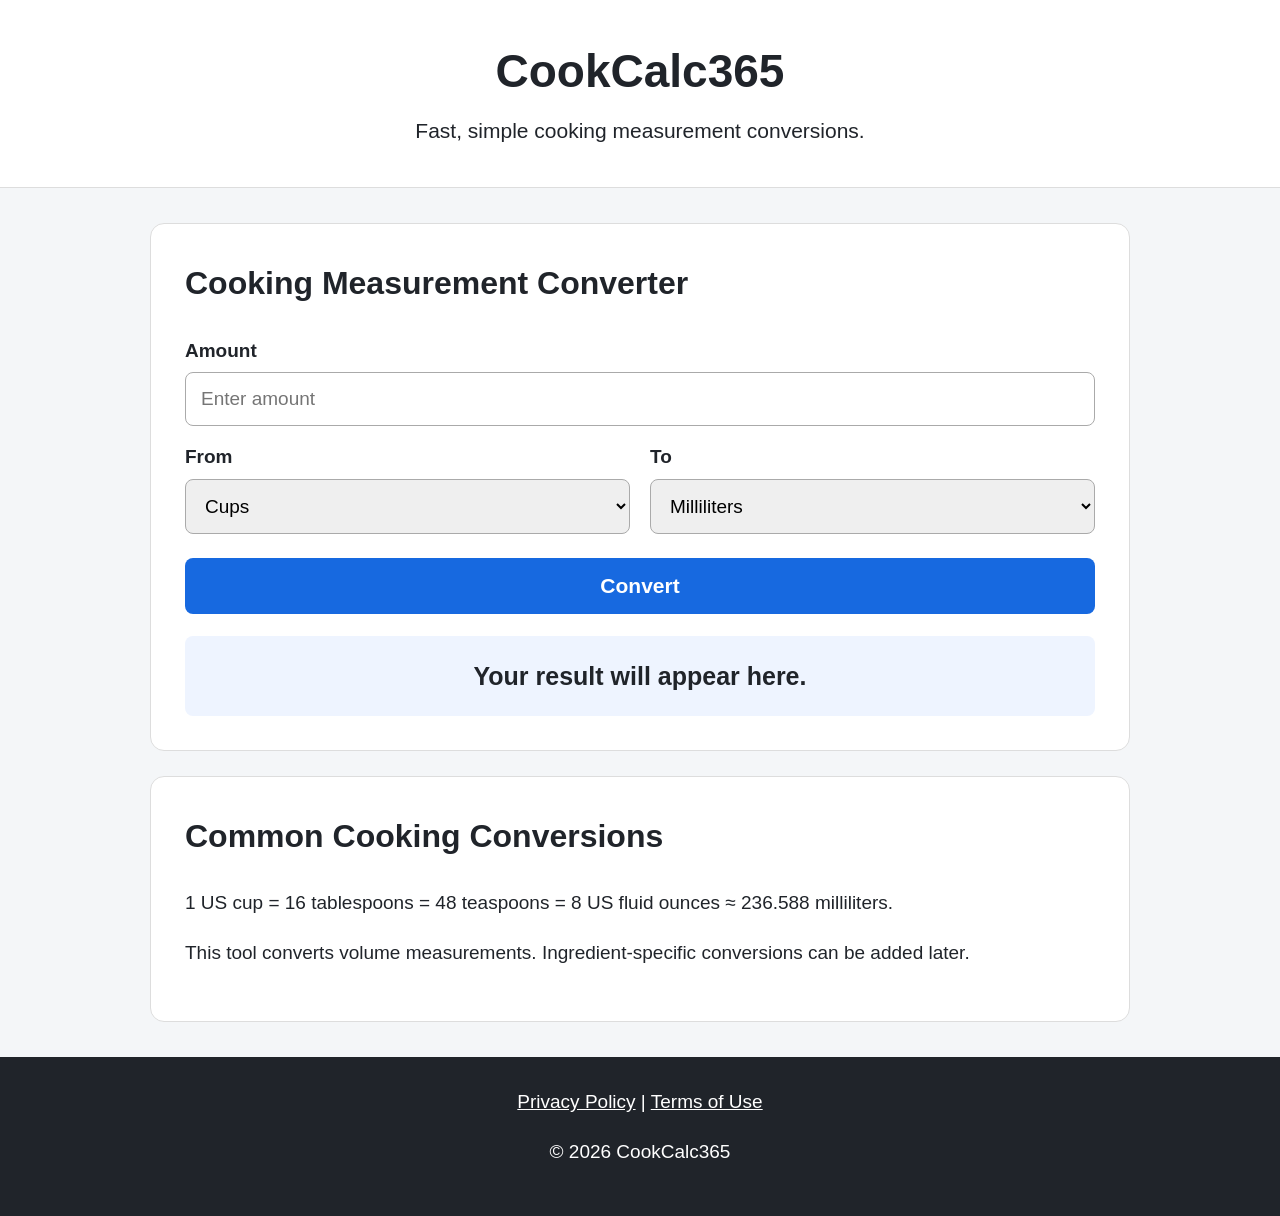
==== index.html @ 8435efee "Add files via upload" ====
<!doctype html><html><head><meta charset="utf-8"><meta name="viewport" content="width=device-width,initial-scale=1"><title>CookCalc365 | Cooking Measurement Converter</title><meta name="description" content="Free cooking converter for cups, tablespoons, teaspoons, fluid ounces, milliliters and liters."><link rel="stylesheet" href="style.css"></head><body><header><h1>CookCalc365</h1><p>Fast, simple cooking measurement conversions.</p></header><main><section><h2>Cooking Measurement Converter</h2><label>Amount</label><input id="amount" type="number" min="0" step="any" placeholder="Enter amount"><div class="row"><div><label>From</label><select id="from"><option value="cup">Cups</option><option value="tbsp">Tablespoons</option><option value="tsp">Teaspoons</option><option value="floz">Fluid Ounces</option><option value="ml">Milliliters</option><option value="liter">Liters</option></select></div><div><label>To</label><select id="to"><option value="ml">Milliliters</option><option value="cup">Cups</option><option value="tbsp">Tablespoons</option><option value="tsp">Teaspoons</option><option value="floz">Fluid Ounces</option><option value="liter">Liters</option></select></div></div><button onclick="convert()">Convert</button><div id="result">Your result will appear here.</div></section><section><h2>Common Cooking Conversions</h2><p>1 US cup = 16 tablespoons = 48 teaspoons = 8 US fluid ounces ≈ 236.588 milliliters.</p><p>This tool converts volume measurements. Ingredient-specific conversions can be added later.</p></section></main><footer><a href="privacy.html">Privacy Policy</a> | <a href="terms.html">Terms of Use</a><p>© 2026 CookCalc365</p></footer><script src="script.js"></script></body></html>
---- style.css ----
*{box-sizing:border-box}body{margin:0;font-family:Arial,sans-serif;background:#f4f6f8;color:#20242a;font-size:19px;line-height:1.6}header{text-align:center;background:#fff;padding:35px 20px;border-bottom:1px solid #ddd}header h1{font-size:46px;margin:0}header p{font-size:21px;margin:5px}main{width:min(94%,980px);margin:35px auto}section{background:#fff;padding:34px;margin-bottom:25px;border:1px solid #ddd;border-radius:14px}h2{font-size:32px;margin-top:0}label{display:block;font-weight:bold;margin:16px 0 6px}input,select{width:100%;padding:15px;font-size:19px;border:1px solid #aaa;border-radius:8px}.row{display:grid;grid-template-columns:1fr 1fr;gap:20px}button{width:100%;margin-top:24px;padding:16px;font-size:21px;font-weight:bold;background:#1769e0;color:#fff;border:0;border-radius:8px}#result{margin-top:22px;padding:20px;background:#eef4ff;border-radius:8px;text-align:center;font-size:25px;font-weight:bold}footer{text-align:center;background:#20242a;color:#fff;padding:30px}footer a{color:#fff}@media(max-width:650px){.row{grid-template-columns:1fr}header h1{font-size:38px}section{padding:24px}}
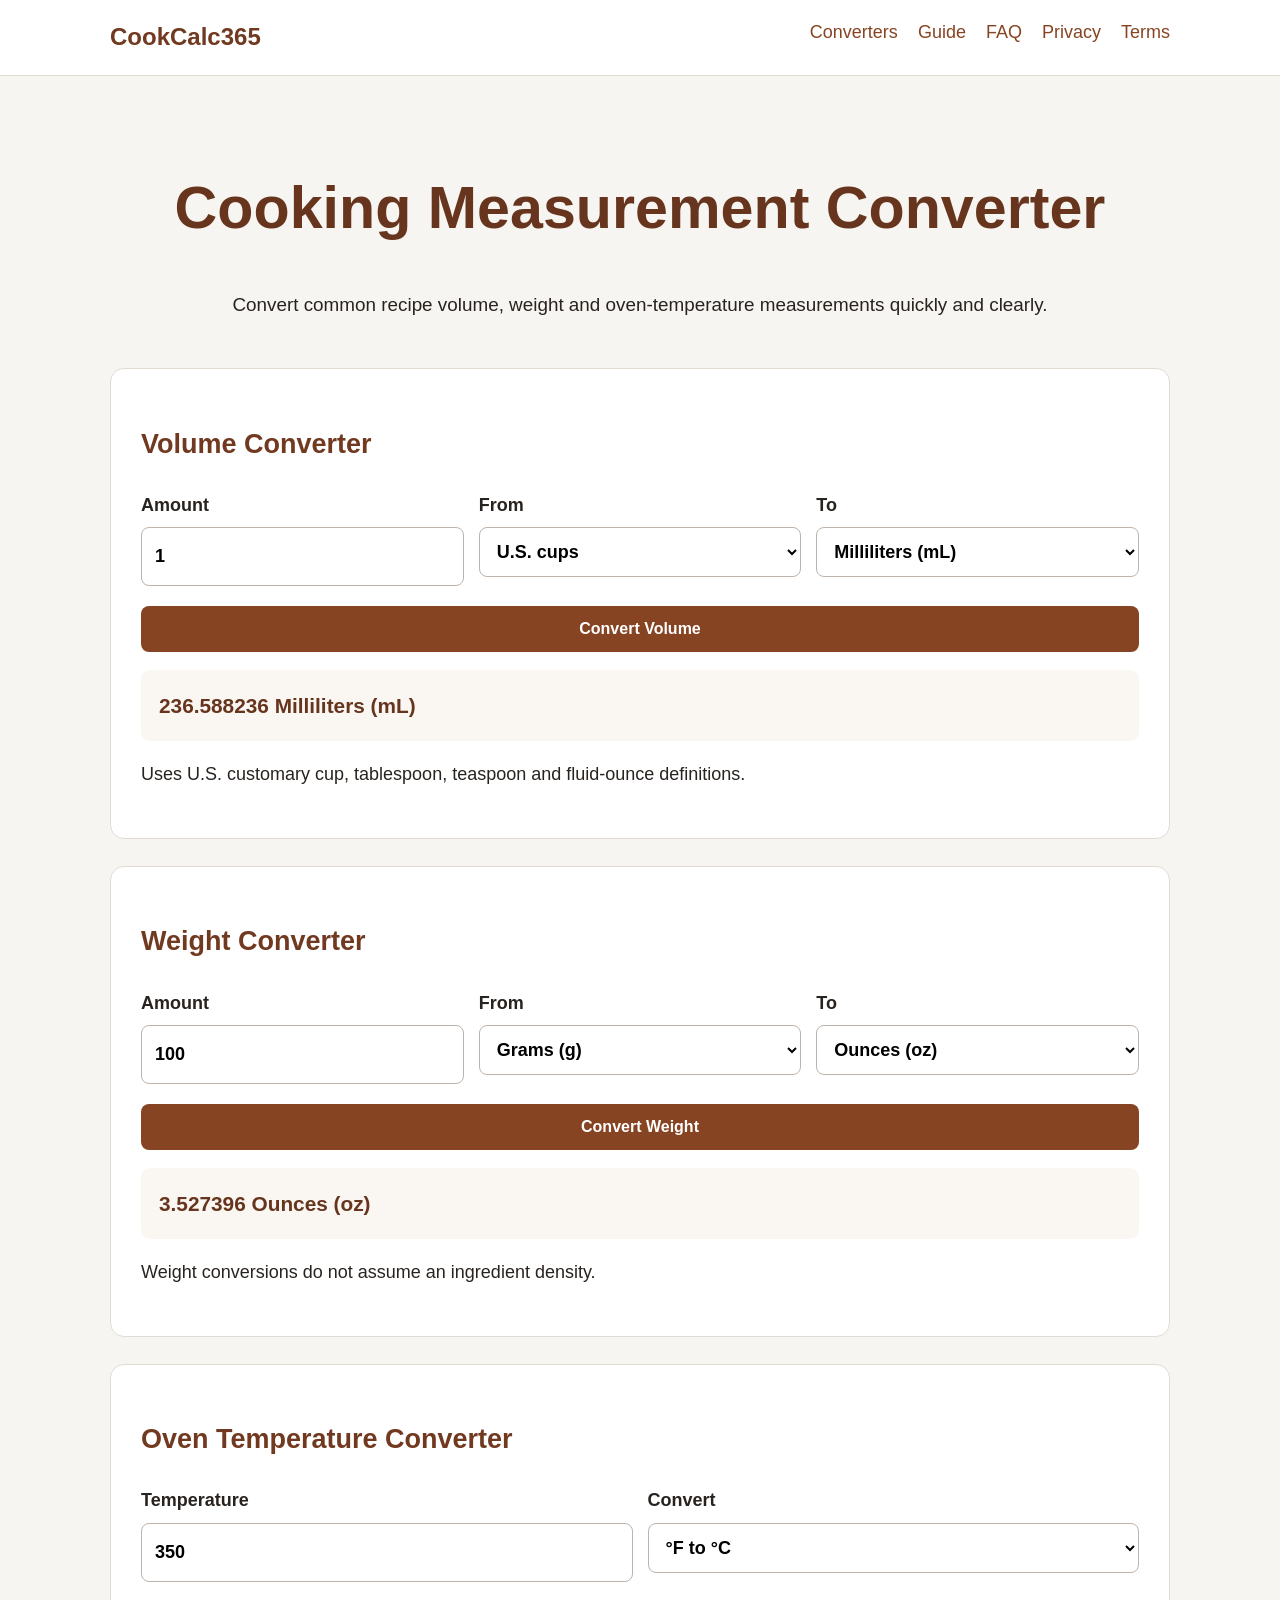
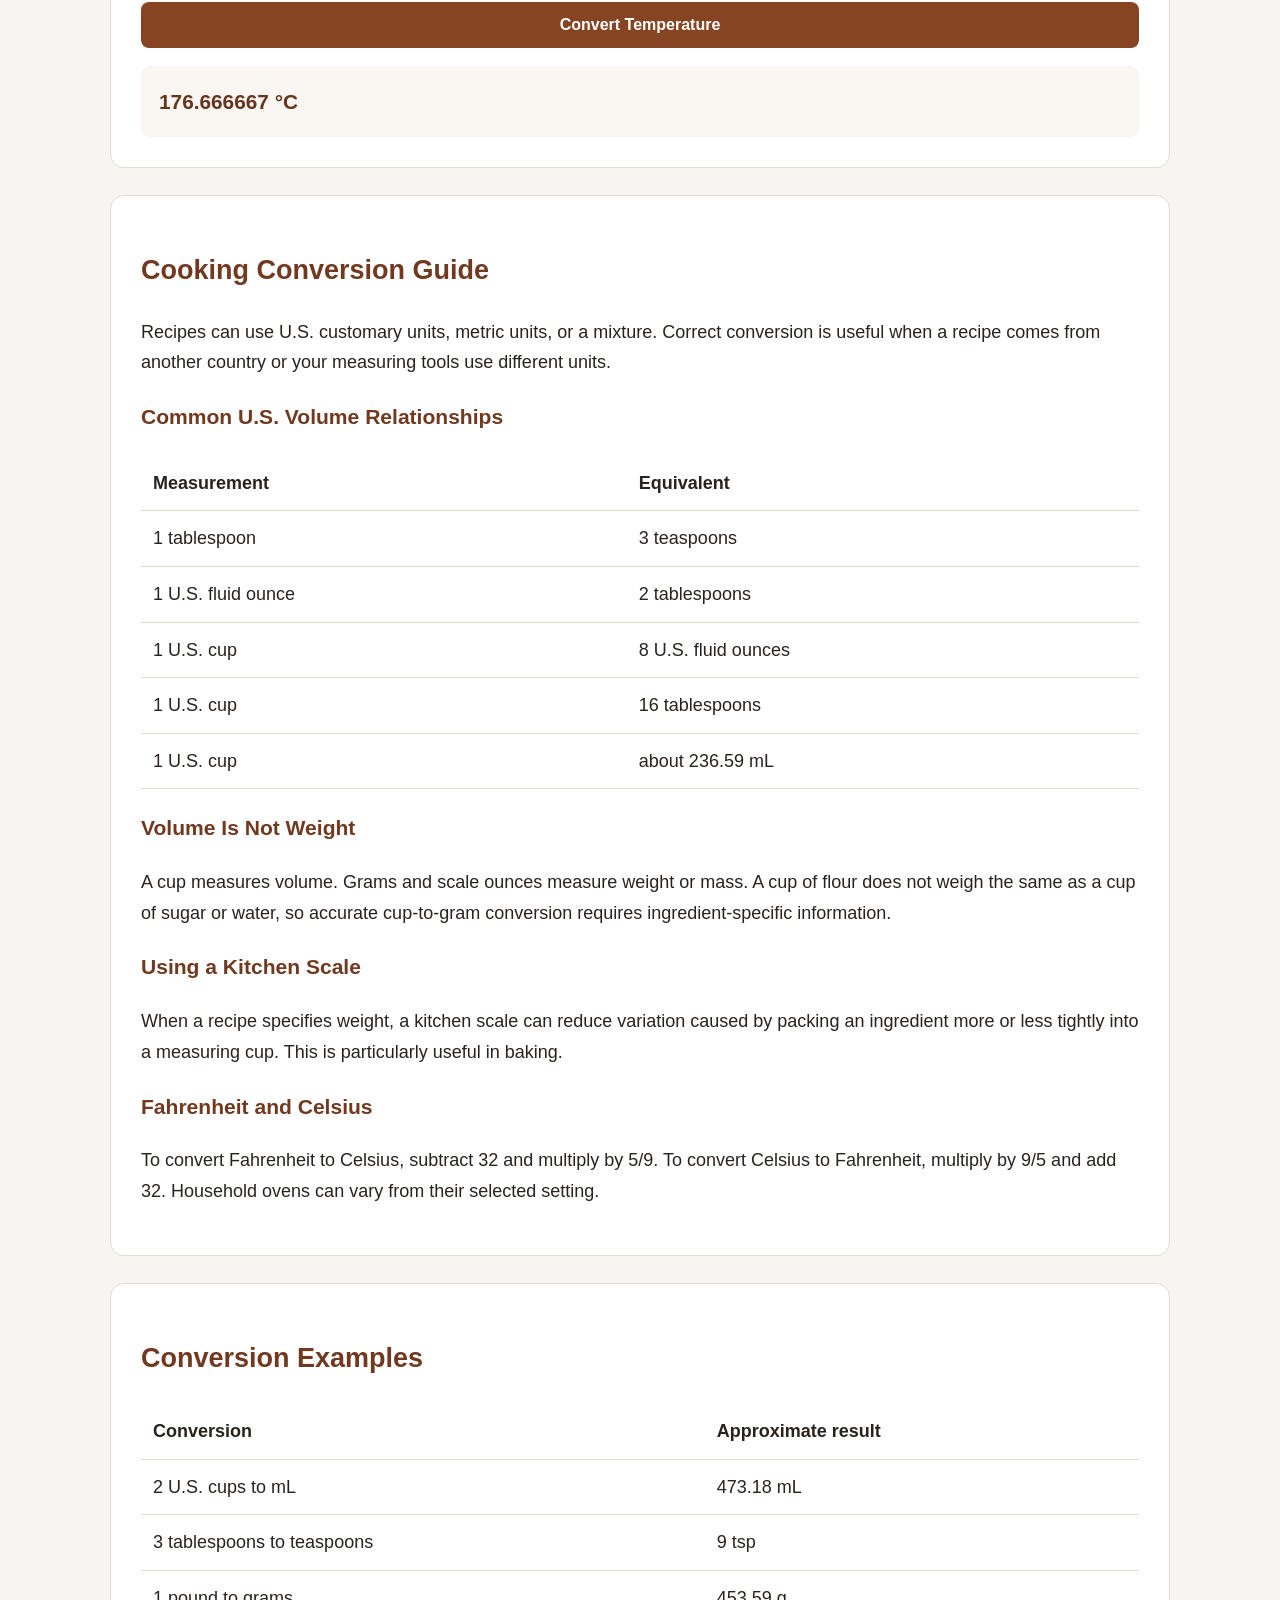
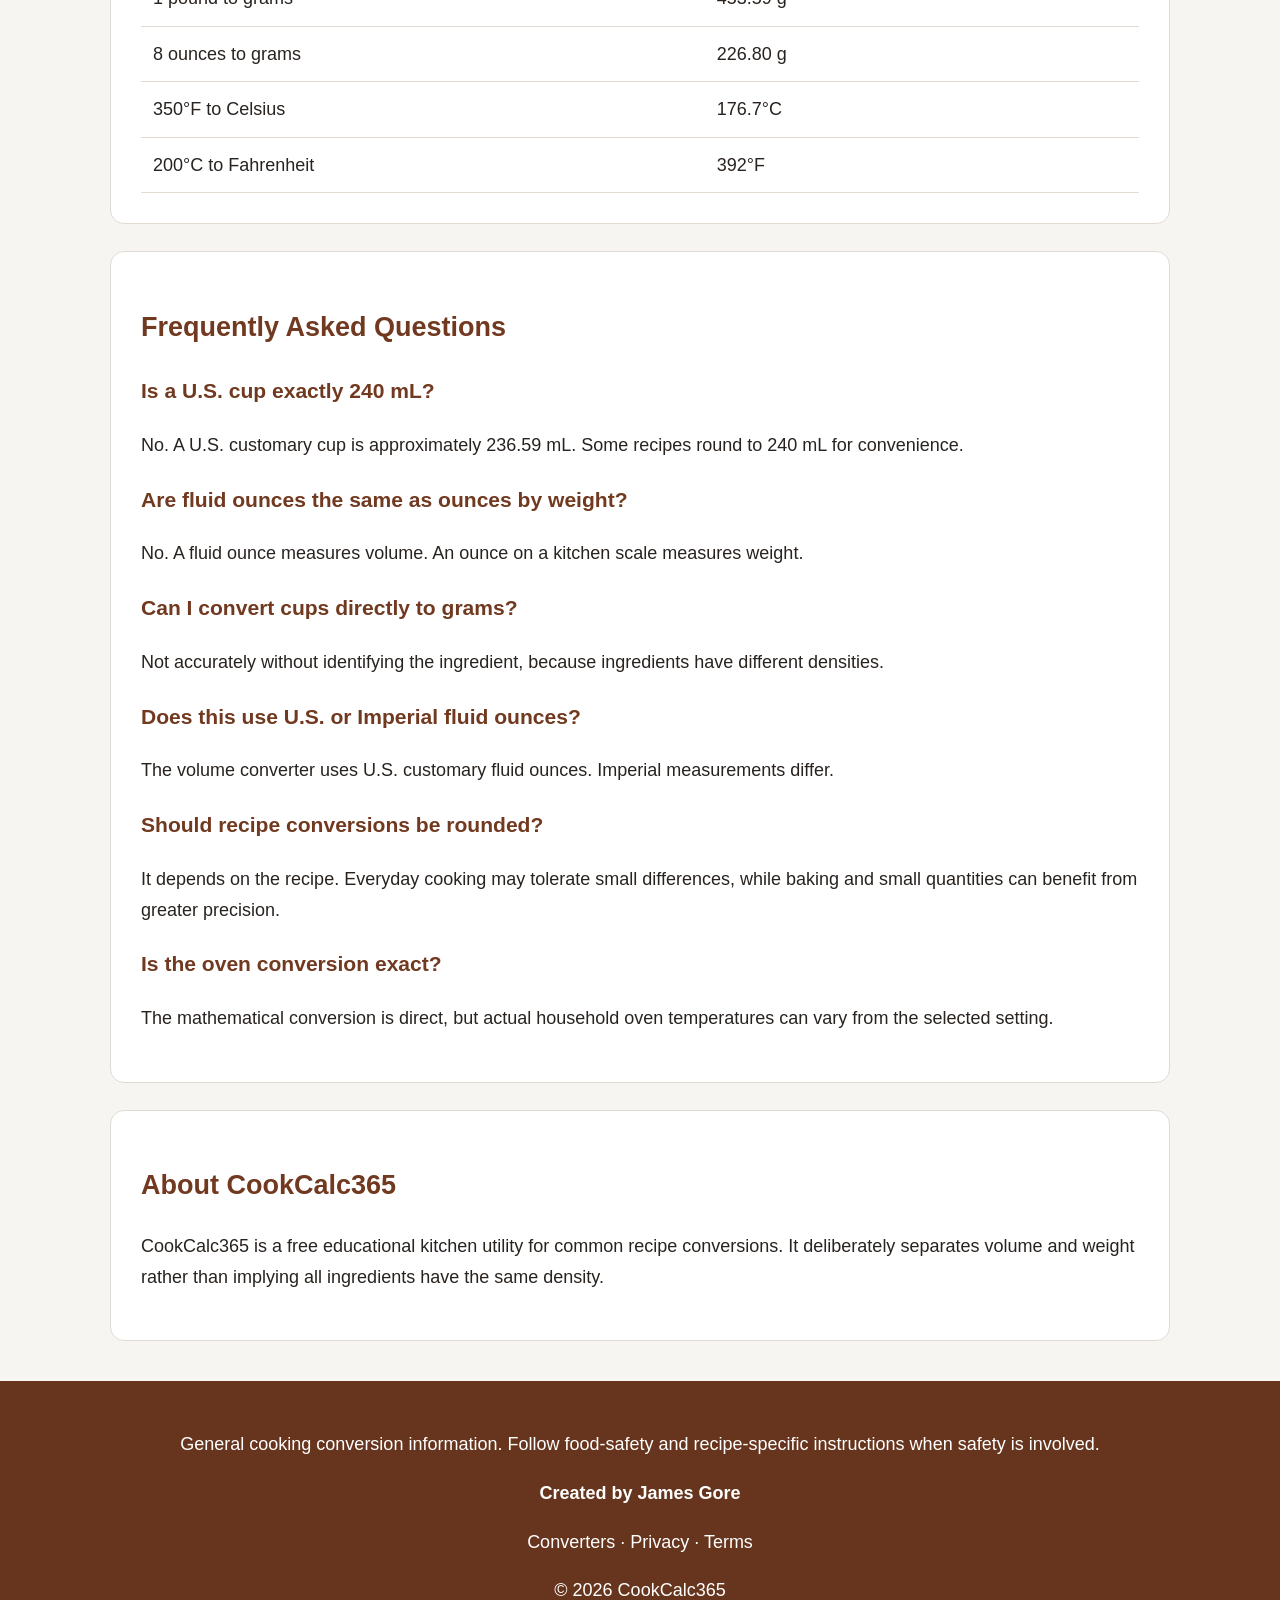
==== commit c46ff338: "Add files via upload" ====
--- a/index.html
+++ b/index.html
@@ -1 +1 @@
-<!doctype html><html><head><meta charset="utf-8"><meta name="viewport" content="width=device-width,initial-scale=1"><title>CookCalc365 | Cooking Measurement Converter</title><meta name="description" content="Free cooking converter for cups, tablespoons, teaspoons, fluid ounces, milliliters and liters."><link rel="stylesheet" href="style.css"></head><body><header><h1>CookCalc365</h1><p>Fast, simple cooking measurement conversions.</p></header><main><section><h2>Cooking Measurement Converter</h2><label>Amount</label><input id="amount" type="number" min="0" step="any" placeholder="Enter amount"><div class="row"><div><label>From</label><select id="from"><option value="cup">Cups</option><option value="tbsp">Tablespoons</option><option value="tsp">Teaspoons</option><option value="floz">Fluid Ounces</option><option value="ml">Milliliters</option><option value="liter">Liters</option></select></div><div><label>To</label><select id="to"><option value="ml">Milliliters</option><option value="cup">Cups</option><option value="tbsp">Tablespoons</option><option value="tsp">Teaspoons</option><option value="floz">Fluid Ounces</option><option value="liter">Liters</option></select></div></div><button onclick="convert()">Convert</button><div id="result">Your result will appear here.</div></section><section><h2>Common Cooking Conversions</h2><p>1 US cup = 16 tablespoons = 48 teaspoons = 8 US fluid ounces ≈ 236.588 milliliters.</p><p>This tool converts volume measurements. Ingredient-specific conversions can be added later.</p></section></main><footer><a href="privacy.html">Privacy Policy</a> | <a href="terms.html">Terms of Use</a><p>© 2026 CookCalc365</p></footer><script src="script.js"></script></body></html>+<!doctype html><html><head><meta charset="utf-8"><meta name="viewport" content="width=device-width,initial-scale=1"><title>Cooking Measurement Converter | CookCalc365</title><meta name="description" content="Free cooking converter for cups, tablespoons, teaspoons, milliliters, grams, ounces, pounds and oven temperatures."><link rel="stylesheet" href="style.css"></head><body><header><div class="wrap"><b>CookCalc365</b><nav><a href="#tools">Converters</a> <a href="#guide">Guide</a> <a href="#faq">FAQ</a> <a href="privacy.html">Privacy</a> <a href="terms.html">Terms</a></nav></div></header><main class="wrap"><section class="hero"><h1>Cooking Measurement Converter</h1><p>Convert common recipe volume, weight and oven-temperature measurements quickly and clearly.</p></section><section id="tools"><article class="card"><h2>Volume Converter</h2><div class="grid"><label>Amount<input id="va" type="number" value="1" step="any"></label><label>From<select id="vf"></select></label><label>To<select id="vt"></select></label></div><button onclick="vol()">Convert Volume</button><div class="result" id="vr">—</div><p>Uses U.S. customary cup, tablespoon, teaspoon and fluid-ounce definitions.</p></article><article class="card"><h2>Weight Converter</h2><div class="grid"><label>Amount<input id="wa" type="number" value="100" step="any"></label><label>From<select id="wf"></select></label><label>To<select id="wt"></select></label></div><button onclick="wei()">Convert Weight</button><div class="result" id="wr">—</div><p>Weight conversions do not assume an ingredient density.</p></article><article class="card"><h2>Oven Temperature Converter</h2><div class="grid two"><label>Temperature<input id="ta" type="number" value="350" step="any"></label><label>Convert<select id="tt"><option value="fc">°F to °C</option><option value="cf">°C to °F</option></select></label></div><button onclick="temp()">Convert Temperature</button><div class="result" id="tr">—</div></article></section><section class="content" id="guide"><h2>Cooking Conversion Guide</h2><p>Recipes can use U.S. customary units, metric units, or a mixture. Correct conversion is useful when a recipe comes from another country or your measuring tools use different units.</p><h3>Common U.S. Volume Relationships</h3><table><tr><th>Measurement</th><th>Equivalent</th></tr><tr><td>1 tablespoon</td><td>3 teaspoons</td></tr><tr><td>1 U.S. fluid ounce</td><td>2 tablespoons</td></tr><tr><td>1 U.S. cup</td><td>8 U.S. fluid ounces</td></tr><tr><td>1 U.S. cup</td><td>16 tablespoons</td></tr><tr><td>1 U.S. cup</td><td>about 236.59 mL</td></tr></table><h3>Volume Is Not Weight</h3><p>A cup measures volume. Grams and scale ounces measure weight or mass. A cup of flour does not weigh the same as a cup of sugar or water, so accurate cup-to-gram conversion requires ingredient-specific information.</p><h3>Using a Kitchen Scale</h3><p>When a recipe specifies weight, a kitchen scale can reduce variation caused by packing an ingredient more or less tightly into a measuring cup. This is particularly useful in baking.</p><h3>Fahrenheit and Celsius</h3><p>To convert Fahrenheit to Celsius, subtract 32 and multiply by 5/9. To convert Celsius to Fahrenheit, multiply by 9/5 and add 32. Household ovens can vary from their selected setting.</p></section><section class="content"><h2>Conversion Examples</h2><table><tr><th>Conversion</th><th>Approximate result</th></tr><tr><td>2 U.S. cups to mL</td><td>473.18 mL</td></tr><tr><td>3 tablespoons to teaspoons</td><td>9 tsp</td></tr><tr><td>1 pound to grams</td><td>453.59 g</td></tr><tr><td>8 ounces to grams</td><td>226.80 g</td></tr><tr><td>350°F to Celsius</td><td>176.7°C</td></tr><tr><td>200°C to Fahrenheit</td><td>392°F</td></tr></table></section><section class="content" id="faq"><h2>Frequently Asked Questions</h2><h3>Is a U.S. cup exactly 240 mL?</h3><p>No. A U.S. customary cup is approximately 236.59 mL. Some recipes round to 240 mL for convenience.</p><h3>Are fluid ounces the same as ounces by weight?</h3><p>No. A fluid ounce measures volume. An ounce on a kitchen scale measures weight.</p><h3>Can I convert cups directly to grams?</h3><p>Not accurately without identifying the ingredient, because ingredients have different densities.</p><h3>Does this use U.S. or Imperial fluid ounces?</h3><p>The volume converter uses U.S. customary fluid ounces. Imperial measurements differ.</p><h3>Should recipe conversions be rounded?</h3><p>It depends on the recipe. Everyday cooking may tolerate small differences, while baking and small quantities can benefit from greater precision.</p><h3>Is the oven conversion exact?</h3><p>The mathematical conversion is direct, but actual household oven temperatures can vary from the selected setting.</p></section><section class="content"><h2>About CookCalc365</h2><p>CookCalc365 is a free educational kitchen utility for common recipe conversions. It deliberately separates volume and weight rather than implying all ingredients have the same density.</p></section></main><footer><p>General cooking conversion information. Follow food-safety and recipe-specific instructions when safety is involved.</p><p><b>Created by James Gore</b></p><p><a href="index.html">Converters</a> · <a href="privacy.html">Privacy</a> · <a href="terms.html">Terms</a></p><p>© 2026 CookCalc365</p></footer><script src="script.js"></script></body></html>
--- a/style.css
+++ b/style.css
@@ -1 +1 @@
-*{box-sizing:border-box}body{margin:0;font-family:Arial,sans-serif;background:#f4f6f8;color:#20242a;font-size:19px;line-height:1.6}header{text-align:center;background:#fff;padding:35px 20px;border-bottom:1px solid #ddd}header h1{font-size:46px;margin:0}header p{font-size:21px;margin:5px}main{width:min(94%,980px);margin:35px auto}section{background:#fff;padding:34px;margin-bottom:25px;border:1px solid #ddd;border-radius:14px}h2{font-size:32px;margin-top:0}label{display:block;font-weight:bold;margin:16px 0 6px}input,select{width:100%;padding:15px;font-size:19px;border:1px solid #aaa;border-radius:8px}.row{display:grid;grid-template-columns:1fr 1fr;gap:20px}button{width:100%;margin-top:24px;padding:16px;font-size:21px;font-weight:bold;background:#1769e0;color:#fff;border:0;border-radius:8px}#result{margin-top:22px;padding:20px;background:#eef4ff;border-radius:8px;text-align:center;font-size:25px;font-weight:bold}footer{text-align:center;background:#20242a;color:#fff;padding:30px}footer a{color:#fff}@media(max-width:650px){.row{grid-template-columns:1fr}header h1{font-size:38px}section{padding:24px}}+*{box-sizing:border-box}body{margin:0;background:#f7f5f1;color:#29231f;font:18px/1.7 Arial,sans-serif}.wrap{width:min(1060px,92%);margin:auto}header{background:#fff;border-bottom:1px solid #e2dbd3;padding:17px 0}header .wrap{display:flex;justify-content:space-between;gap:20px;flex-wrap:wrap}header b{font-size:1.5rem;color:#71391f}nav a{margin-left:15px}a{color:#874422;text-decoration:none}.hero{text-align:center;padding:50px 0 28px}.hero h1{font-size:clamp(2.3rem,6vw,3.7rem);line-height:1.1;color:#67351e}.hero p{font-size:1.18rem}.card,.content{background:#fff;border:1px solid #e2dbd3;border-radius:14px;padding:30px;margin-bottom:27px}h2,h3{color:#71391f}.grid{display:grid;grid-template-columns:repeat(3,1fr);gap:15px}.two{grid-template-columns:1fr 1fr}label{font-weight:bold}input,select{width:100%;padding:13px;margin-top:7px;border:1px solid #bdb3aa;border-radius:8px;font:inherit;background:#fff}button{width:100%;padding:14px;margin-top:20px;border:0;border-radius:8px;background:#874422;color:#fff;font-size:1rem;font-weight:bold}.result{padding:18px;margin-top:18px;background:#faf7f3;border-radius:9px;font-size:1.3rem;font-weight:bold;color:#67351e}table{width:100%;border-collapse:collapse}th,td{text-align:left;padding:12px;border-bottom:1px solid #e2dbd3}.back{display:inline-block;background:#874422;color:#fff;padding:11px 18px;border-radius:8px;margin-top:20px;font-weight:bold}footer{background:#67351e;color:#fff;text-align:center;padding:30px 4%;margin-top:40px}footer a{color:#fff}@media(max-width:750px){body{font-size:17px}.grid,.two{grid-template-columns:1fr}.card,.content{padding:21px}}
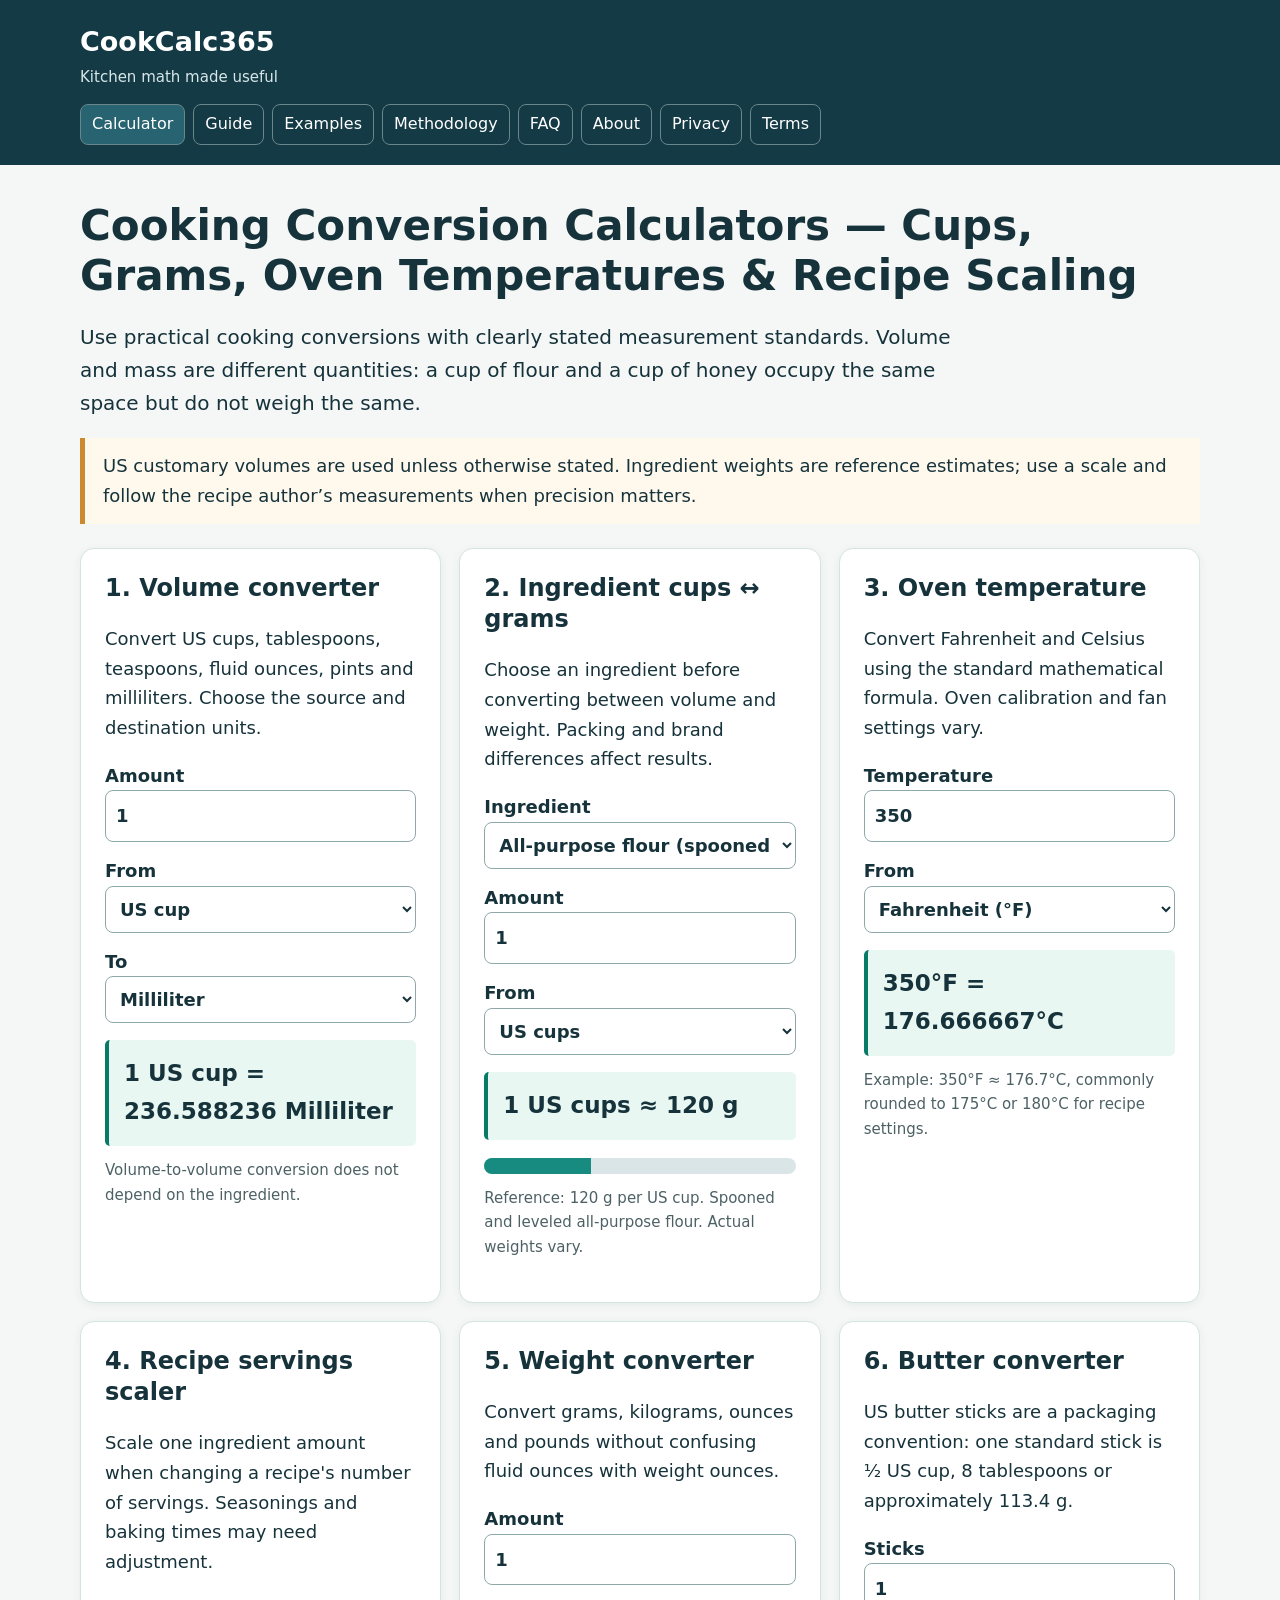
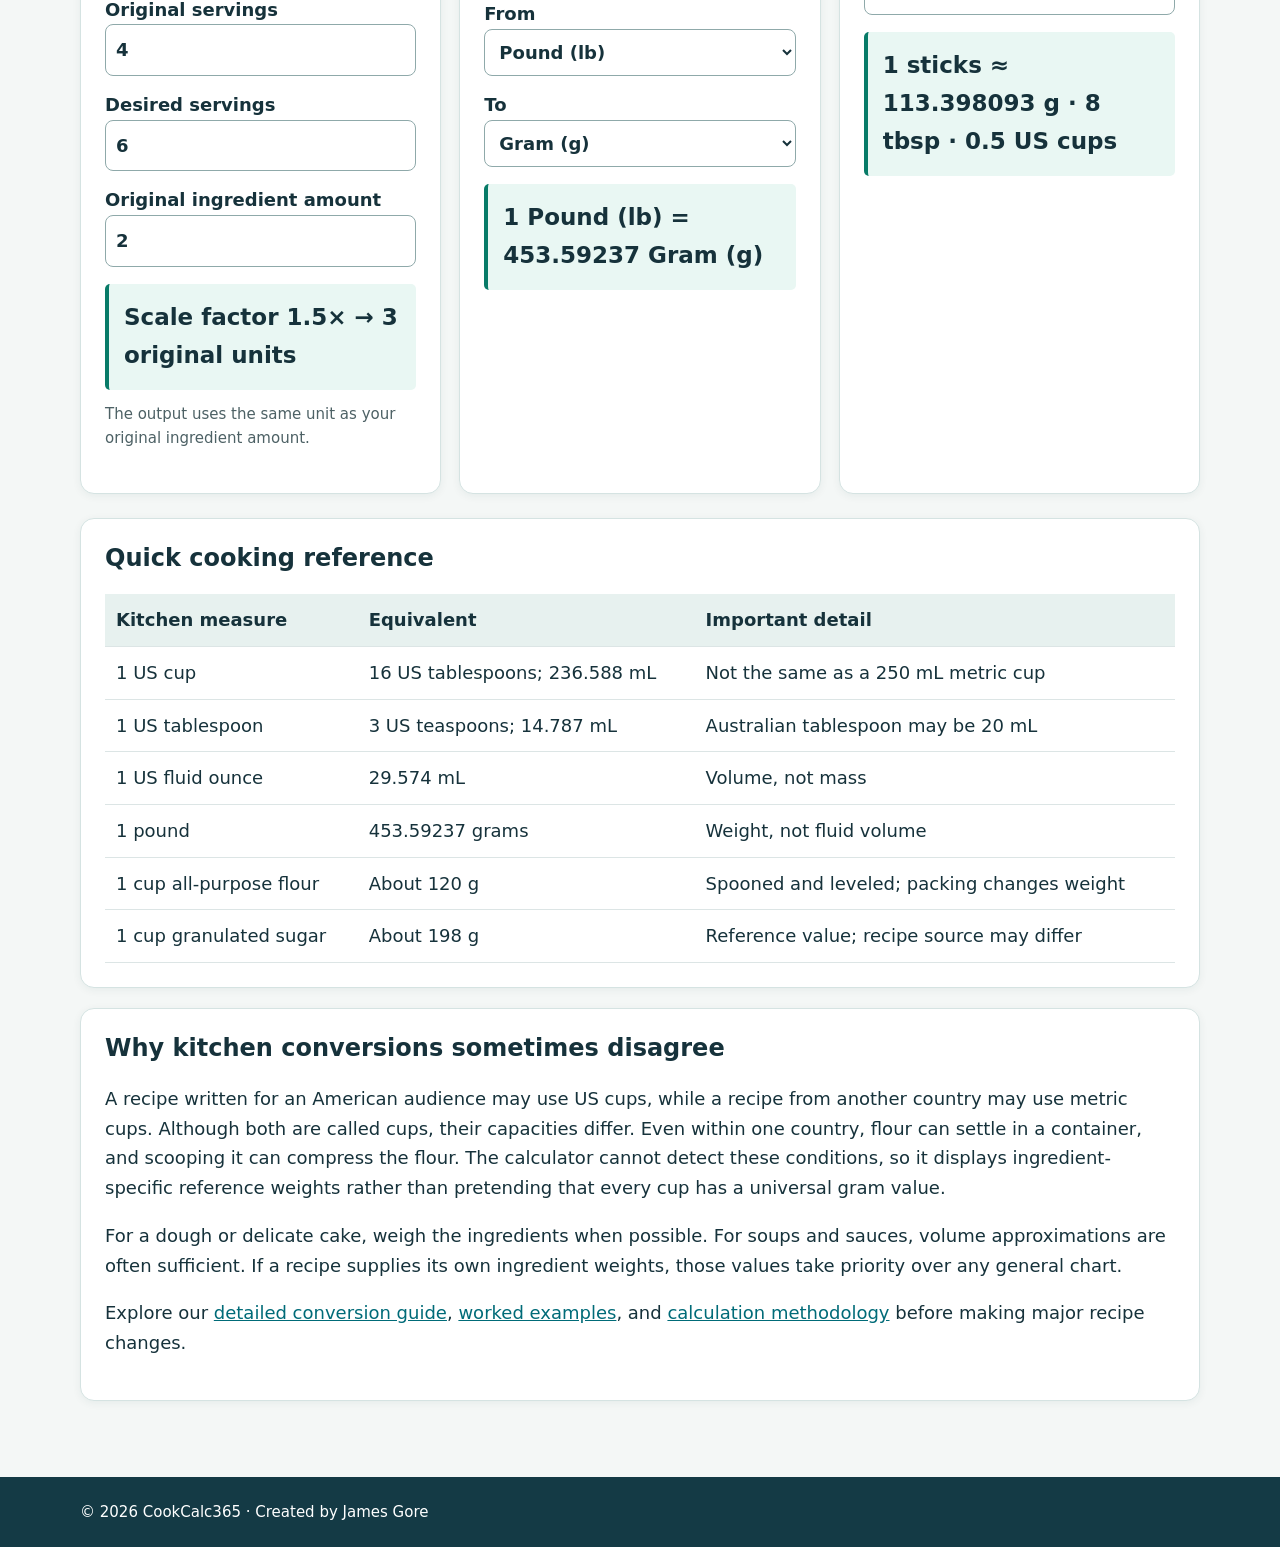
==== commit 0edbfbda: "Add files via upload" ====
--- a/index.html
+++ b/index.html
@@ -1 +1,9 @@
-<!doctype html><html><head><meta charset="utf-8"><meta name="viewport" content="width=device-width,initial-scale=1"><title>Cooking Measurement Converter | CookCalc365</title><meta name="description" content="Free cooking converter for cups, tablespoons, teaspoons, milliliters, grams, ounces, pounds and oven temperatures."><link rel="stylesheet" href="style.css"></head><body><header><div class="wrap"><b>CookCalc365</b><nav><a href="#tools">Converters</a> <a href="#guide">Guide</a> <a href="#faq">FAQ</a> <a href="privacy.html">Privacy</a> <a href="terms.html">Terms</a></nav></div></header><main class="wrap"><section class="hero"><h1>Cooking Measurement Converter</h1><p>Convert common recipe volume, weight and oven-temperature measurements quickly and clearly.</p></section><section id="tools"><article class="card"><h2>Volume Converter</h2><div class="grid"><label>Amount<input id="va" type="number" value="1" step="any"></label><label>From<select id="vf"></select></label><label>To<select id="vt"></select></label></div><button onclick="vol()">Convert Volume</button><div class="result" id="vr">—</div><p>Uses U.S. customary cup, tablespoon, teaspoon and fluid-ounce definitions.</p></article><article class="card"><h2>Weight Converter</h2><div class="grid"><label>Amount<input id="wa" type="number" value="100" step="any"></label><label>From<select id="wf"></select></label><label>To<select id="wt"></select></label></div><button onclick="wei()">Convert Weight</button><div class="result" id="wr">—</div><p>Weight conversions do not assume an ingredient density.</p></article><article class="card"><h2>Oven Temperature Converter</h2><div class="grid two"><label>Temperature<input id="ta" type="number" value="350" step="any"></label><label>Convert<select id="tt"><option value="fc">°F to °C</option><option value="cf">°C to °F</option></select></label></div><button onclick="temp()">Convert Temperature</button><div class="result" id="tr">—</div></article></section><section class="content" id="guide"><h2>Cooking Conversion Guide</h2><p>Recipes can use U.S. customary units, metric units, or a mixture. Correct conversion is useful when a recipe comes from another country or your measuring tools use different units.</p><h3>Common U.S. Volume Relationships</h3><table><tr><th>Measurement</th><th>Equivalent</th></tr><tr><td>1 tablespoon</td><td>3 teaspoons</td></tr><tr><td>1 U.S. fluid ounce</td><td>2 tablespoons</td></tr><tr><td>1 U.S. cup</td><td>8 U.S. fluid ounces</td></tr><tr><td>1 U.S. cup</td><td>16 tablespoons</td></tr><tr><td>1 U.S. cup</td><td>about 236.59 mL</td></tr></table><h3>Volume Is Not Weight</h3><p>A cup measures volume. Grams and scale ounces measure weight or mass. A cup of flour does not weigh the same as a cup of sugar or water, so accurate cup-to-gram conversion requires ingredient-specific information.</p><h3>Using a Kitchen Scale</h3><p>When a recipe specifies weight, a kitchen scale can reduce variation caused by packing an ingredient more or less tightly into a measuring cup. This is particularly useful in baking.</p><h3>Fahrenheit and Celsius</h3><p>To convert Fahrenheit to Celsius, subtract 32 and multiply by 5/9. To convert Celsius to Fahrenheit, multiply by 9/5 and add 32. Household ovens can vary from their selected setting.</p></section><section class="content"><h2>Conversion Examples</h2><table><tr><th>Conversion</th><th>Approximate result</th></tr><tr><td>2 U.S. cups to mL</td><td>473.18 mL</td></tr><tr><td>3 tablespoons to teaspoons</td><td>9 tsp</td></tr><tr><td>1 pound to grams</td><td>453.59 g</td></tr><tr><td>8 ounces to grams</td><td>226.80 g</td></tr><tr><td>350°F to Celsius</td><td>176.7°C</td></tr><tr><td>200°C to Fahrenheit</td><td>392°F</td></tr></table></section><section class="content" id="faq"><h2>Frequently Asked Questions</h2><h3>Is a U.S. cup exactly 240 mL?</h3><p>No. A U.S. customary cup is approximately 236.59 mL. Some recipes round to 240 mL for convenience.</p><h3>Are fluid ounces the same as ounces by weight?</h3><p>No. A fluid ounce measures volume. An ounce on a kitchen scale measures weight.</p><h3>Can I convert cups directly to grams?</h3><p>Not accurately without identifying the ingredient, because ingredients have different densities.</p><h3>Does this use U.S. or Imperial fluid ounces?</h3><p>The volume converter uses U.S. customary fluid ounces. Imperial measurements differ.</p><h3>Should recipe conversions be rounded?</h3><p>It depends on the recipe. Everyday cooking may tolerate small differences, while baking and small quantities can benefit from greater precision.</p><h3>Is the oven conversion exact?</h3><p>The mathematical conversion is direct, but actual household oven temperatures can vary from the selected setting.</p></section><section class="content"><h2>About CookCalc365</h2><p>CookCalc365 is a free educational kitchen utility for common recipe conversions. It deliberately separates volume and weight rather than implying all ingredients have the same density.</p></section></main><footer><p>General cooking conversion information. Follow food-safety and recipe-specific instructions when safety is involved.</p><p><b>Created by James Gore</b></p><p><a href="index.html">Converters</a> · <a href="privacy.html">Privacy</a> · <a href="terms.html">Terms</a></p><p>© 2026 CookCalc365</p></footer><script src="script.js"></script></body></html>+<!doctype html><html lang="en"><head><meta charset="utf-8"><meta name="viewport" content="width=device-width,initial-scale=1"><meta name="theme-color" content="#143a45"><title>Cooking Conversion Calculators — Cups, Grams, Oven Temperatures &amp; Recipe Scaling | CookCalc365</title><meta name="description" content="Free US kitchen measurement tools with ingredient-specific cups to grams, recipe scaling and oven temperature conversion."><link rel="canonical" href="https://cookcalc365.com/index.html"><link rel="stylesheet" href="style.css"><script async src="https://pagead2.googlesyndication.com/pagead/js/adsbygoogle.js?client=ca-pub-5287196493103465" crossorigin="anonymous"></script></head><body><a class="skip" href="#content">Skip to content</a><header><div class="wrap"><div class="brand">CookCalc365 <span>Kitchen math made useful</span></div><nav aria-label="Main navigation"><a href="index.html" aria-current="page">Calculator</a><a href="guide.html">Guide</a><a href="examples.html">Examples</a><a href="methodology.html">Methodology</a><a href="faq.html">FAQ</a><a href="about.html">About</a><a href="privacy.html">Privacy</a><a href="terms.html">Terms</a></nav></div></header><main class="wrap" id="content"><h1>Cooking Conversion Calculators — Cups, Grams, Oven Temperatures &amp; Recipe Scaling</h1><p class="lead">Use practical cooking conversions with clearly stated measurement standards. Volume and mass are different quantities: a cup of flour and a cup of honey occupy the same space but do not weigh the same.</p><p class="note">US customary volumes are used unless otherwise stated. Ingredient weights are reference estimates; use a scale and follow the recipe author’s measurements when precision matters.</p><section class="grid tools">
+<article class="panel"><h2>1. Volume converter</h2><p>Convert US cups, tablespoons, teaspoons, fluid ounces, pints and milliliters. Choose the source and destination units.</p><label>Amount <input id="volAmount" type="number" value="1" step="any"></label><label>From <select id="volFrom"><option value="cup">US cup</option><option value="tbsp">US tablespoon</option><option value="tsp">US teaspoon</option><option value="floz">US fluid ounce</option><option value="ml">Milliliter</option><option value="l">Liter</option><option value="pint">US pint</option></select></label><label>To <select id="volTo"><option value="ml">Milliliter</option><option value="cup">US cup</option><option value="tbsp">US tablespoon</option><option value="tsp">US teaspoon</option><option value="floz">US fluid ounce</option><option value="l">Liter</option><option value="pint">US pint</option></select></label><output id="volResult" class="result" aria-live="polite"></output><p class="small">Volume-to-volume conversion does not depend on the ingredient.</p></article>
+<article class="panel"><h2>2. Ingredient cups ↔ grams</h2><p>Choose an ingredient before converting between volume and weight. Packing and brand differences affect results.</p><label>Ingredient <select id="ingredient"><option value="flour">All-purpose flour (spooned)</option><option value="sugar">Granulated sugar</option><option value="brown">Brown sugar (packed)</option><option value="butter">Butter</option><option value="honey">Honey</option><option value="oats">Rolled oats</option><option value="rice">Uncooked white rice (approx.)</option><option value="oil">Vegetable oil (approx.)</option><option value="cocoa">Unsweetened cocoa powder</option><option value="milk">Milk (approx.)</option></select></label><label>Amount <input id="ingAmount" type="number" value="1" step="any"></label><label>From <select id="ingFrom"><option value="cup">US cups</option><option value="g">Grams</option></select></label><output id="ingResult" class="result" aria-live="polite"></output><div id="ingBar" class="bar" aria-hidden="true"><span></span></div><p class="small" id="ingNote"></p></article>
+<article class="panel"><h2>3. Oven temperature</h2><p>Convert Fahrenheit and Celsius using the standard mathematical formula. Oven calibration and fan settings vary.</p><label>Temperature <input id="tempAmount" type="number" value="350" step="any"></label><label>From <select id="tempFrom"><option value="f">Fahrenheit (°F)</option><option value="c">Celsius (°C)</option></select></label><output id="tempResult" class="result" aria-live="polite"></output><p class="small">Example: 350°F ≈ 176.7°C, commonly rounded to 175°C or 180°C for recipe settings.</p></article>
+<article class="panel"><h2>4. Recipe servings scaler</h2><p>Scale one ingredient amount when changing a recipe's number of servings. Seasonings and baking times may need adjustment.</p><label>Original servings <input id="servOld" type="number" min="0.01" step="any" value="4"></label><label>Desired servings <input id="servNew" type="number" min="0.01" step="any" value="6"></label><label>Original ingredient amount <input id="servAmount" type="number" min="0" step="any" value="2"></label><output id="servResult" class="result" aria-live="polite"></output><p class="small">The output uses the same unit as your original ingredient amount.</p></article>
+<article class="panel"><h2>5. Weight converter</h2><p>Convert grams, kilograms, ounces and pounds without confusing fluid ounces with weight ounces.</p><label>Amount <input id="weightAmount" type="number" step="any" value="1"></label><label>From <select id="weightFrom"><option value="lb">Pound (lb)</option><option value="oz">Ounce (oz)</option><option value="g">Gram (g)</option><option value="kg">Kilogram (kg)</option></select></label><label>To <select id="weightTo"><option value="g">Gram (g)</option><option value="oz">Ounce (oz)</option><option value="lb">Pound (lb)</option><option value="kg">Kilogram (kg)</option></select></label><output id="weightResult" class="result" aria-live="polite"></output></article>
+<article class="panel"><h2>6. Butter converter</h2><p>US butter sticks are a packaging convention: one standard stick is ½ US cup, 8 tablespoons or approximately 113.4 g.</p><label>Sticks <input id="butterAmount" type="number" step="any" value="1"></label><output id="butterResult" class="result" aria-live="polite"></output></article></section>
+<section class="panel"><h2>Quick cooking reference</h2><div class="tablewrap"><table><thead><tr><th>Kitchen measure</th><th>Equivalent</th><th>Important detail</th></tr></thead><tbody><tr><td>1 US cup</td><td>16 US tablespoons; 236.588 mL</td><td>Not the same as a 250 mL metric cup</td></tr><tr><td>1 US tablespoon</td><td>3 US teaspoons; 14.787 mL</td><td>Australian tablespoon may be 20 mL</td></tr><tr><td>1 US fluid ounce</td><td>29.574 mL</td><td>Volume, not mass</td></tr><tr><td>1 pound</td><td>453.59237 grams</td><td>Weight, not fluid volume</td></tr><tr><td>1 cup all-purpose flour</td><td>About 120 g</td><td>Spooned and leveled; packing changes weight</td></tr><tr><td>1 cup granulated sugar</td><td>About 198 g</td><td>Reference value; recipe source may differ</td></tr></tbody></table></div></section>
+<section class="panel"><h2>Why kitchen conversions sometimes disagree</h2><p>A recipe written for an American audience may use US cups, while a recipe from another country may use metric cups. Although both are called cups, their capacities differ. Even within one country, flour can settle in a container, and scooping it can compress the flour. The calculator cannot detect these conditions, so it displays ingredient-specific reference weights rather than pretending that every cup has a universal gram value.</p><p>For a dough or delicate cake, weigh the ingredients when possible. For soups and sauces, volume approximations are often sufficient. If a recipe supplies its own ingredient weights, those values take priority over any general chart.</p><p>Explore our <a href="guide.html">detailed conversion guide</a>, <a href="examples.html">worked examples</a>, and <a href="methodology.html">calculation methodology</a> before making major recipe changes.</p></section></main><footer><div class="wrap">© <span id="year">2026</span> CookCalc365 · Created by James Gore</div></footer><script src="script.js" defer></script></body></html>
--- a/style.css
+++ b/style.css
@@ -1 +1 @@
-*{box-sizing:border-box}body{margin:0;background:#f7f5f1;color:#29231f;font:18px/1.7 Arial,sans-serif}.wrap{width:min(1060px,92%);margin:auto}header{background:#fff;border-bottom:1px solid #e2dbd3;padding:17px 0}header .wrap{display:flex;justify-content:space-between;gap:20px;flex-wrap:wrap}header b{font-size:1.5rem;color:#71391f}nav a{margin-left:15px}a{color:#874422;text-decoration:none}.hero{text-align:center;padding:50px 0 28px}.hero h1{font-size:clamp(2.3rem,6vw,3.7rem);line-height:1.1;color:#67351e}.hero p{font-size:1.18rem}.card,.content{background:#fff;border:1px solid #e2dbd3;border-radius:14px;padding:30px;margin-bottom:27px}h2,h3{color:#71391f}.grid{display:grid;grid-template-columns:repeat(3,1fr);gap:15px}.two{grid-template-columns:1fr 1fr}label{font-weight:bold}input,select{width:100%;padding:13px;margin-top:7px;border:1px solid #bdb3aa;border-radius:8px;font:inherit;background:#fff}button{width:100%;padding:14px;margin-top:20px;border:0;border-radius:8px;background:#874422;color:#fff;font-size:1rem;font-weight:bold}.result{padding:18px;margin-top:18px;background:#faf7f3;border-radius:9px;font-size:1.3rem;font-weight:bold;color:#67351e}table{width:100%;border-collapse:collapse}th,td{text-align:left;padding:12px;border-bottom:1px solid #e2dbd3}.back{display:inline-block;background:#874422;color:#fff;padding:11px 18px;border-radius:8px;margin-top:20px;font-weight:bold}footer{background:#67351e;color:#fff;text-align:center;padding:30px 4%;margin-top:40px}footer a{color:#fff}@media(max-width:750px){body{font-size:17px}.grid,.two{grid-template-columns:1fr}.card,.content{padding:21px}}+*{box-sizing:border-box}html{scroll-behavior:auto}body{margin:0;font:18px/1.65 system-ui,-apple-system,Segoe UI,sans-serif;background:#f4f7f6;color:#16323b}a{color:#006b78}a:focus-visible,input:focus-visible,select:focus-visible{outline:3px solid #f0ad3e;outline-offset:2px}.wrap{width:min(1120px,94%);margin:auto}.skip{position:absolute;left:-9999px}.skip:focus{left:10px;top:10px;background:#fff;padding:10px;z-index:10}header{background:#143a45;color:white;padding:20px 0}header .brand{font-size:27px;font-weight:800}header .brand span{display:block;font-size:15px;font-weight:400;color:#d7e7e9}nav{display:flex;flex-wrap:wrap;gap:8px;margin-top:15px}nav a{color:white;text-decoration:none;border:1px solid #69868b;padding:6px 11px;border-radius:8px;font-size:16px}nav a:hover,nav a[aria-current]{background:#276371}main{padding:24px 0 56px}h1{font-size:clamp(29px,4vw,42px);line-height:1.2;margin:12px 0 20px}h2{font-size:24px;line-height:1.3;margin-top:0}p{margin:12px 0 18px}.lead{font-size:20px;max-width:900px}.note{border-left:5px solid #cb8930;padding:13px 18px;background:#fff9ed}.grid{display:grid;grid-template-columns:repeat(auto-fit,minmax(min(100%,330px),1fr));gap:18px}.panel{background:white;border:1px solid #d5e3e2;border-radius:14px;padding:24px;margin:20px 0;box-shadow:0 2px 9px #153a4510}.grid .panel{margin:0}.tools{margin:24px 0}label{display:block;font-weight:650;margin:14px 0}input,select{display:block;width:100%;min-height:47px;padding:10px;border:1px solid #8fa9aa;border-radius:8px;font:inherit;background:white;color:#16323b}.result{display:block;margin-top:17px;padding:15px;background:#e9f7f3;border-left:4px solid #087b68;border-radius:5px;font-size:23px;font-weight:750;min-height:68px}.small{font-size:15px;color:#4d6165}.bar{height:16px;background:#d9e5e7;border-radius:20px;overflow:hidden;margin-top:18px}.bar span{display:block;background:#188b81;width:0;height:100%;transition:width .2s}.tablewrap{overflow:auto}table{border-collapse:collapse;width:100%}td,th{padding:11px;border-bottom:1px solid #dce5e5;text-align:left}th{background:#e7f1ef}.back{margin:0 0 22px}.back a{display:inline-block;background:#e0f2ed;border:1px solid #9ccfc1;border-radius:8px;padding:9px 16px;font-weight:750;text-decoration:none}footer{background:#143a45;color:#fff;padding:23px 0;font-size:15px}footer a{color:white}@media(max-width:500px){body{font-size:17px}.panel{padding:17px}nav a{font-size:15px}.result{font-size:20px}}
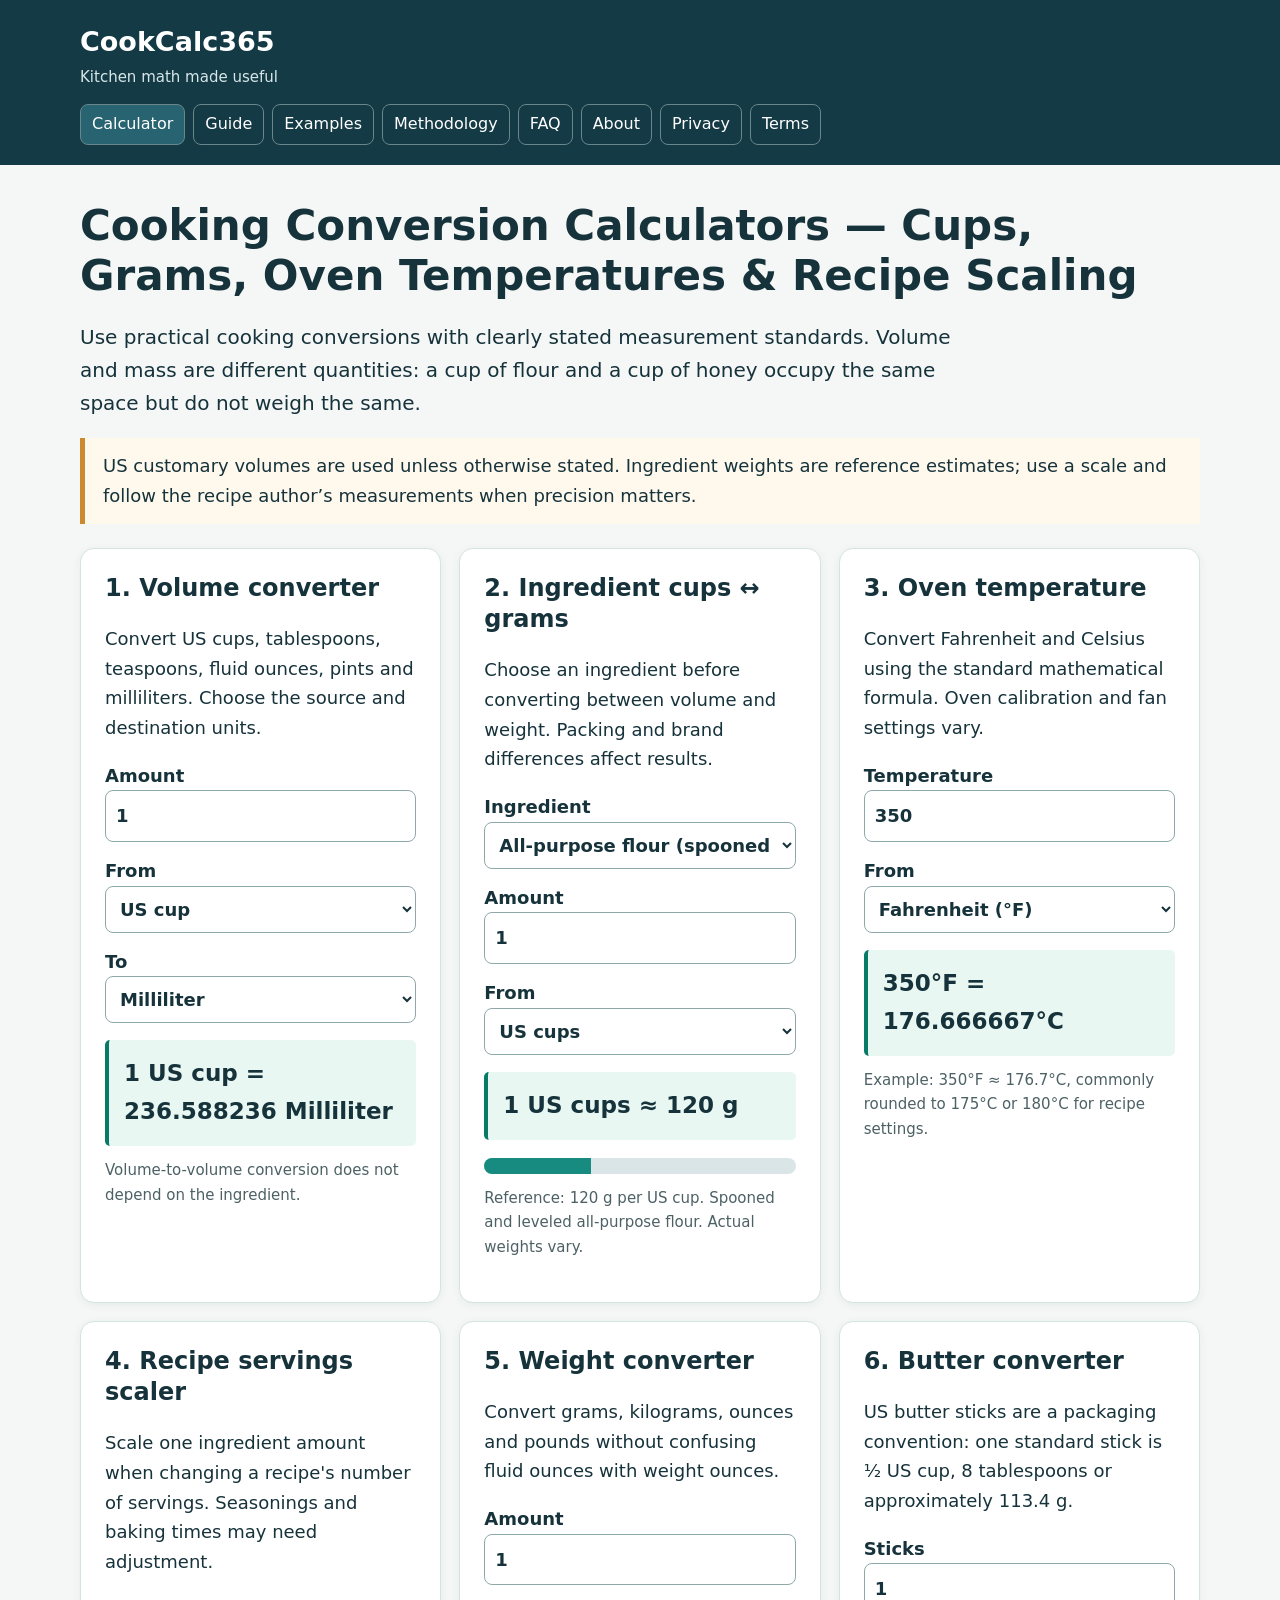
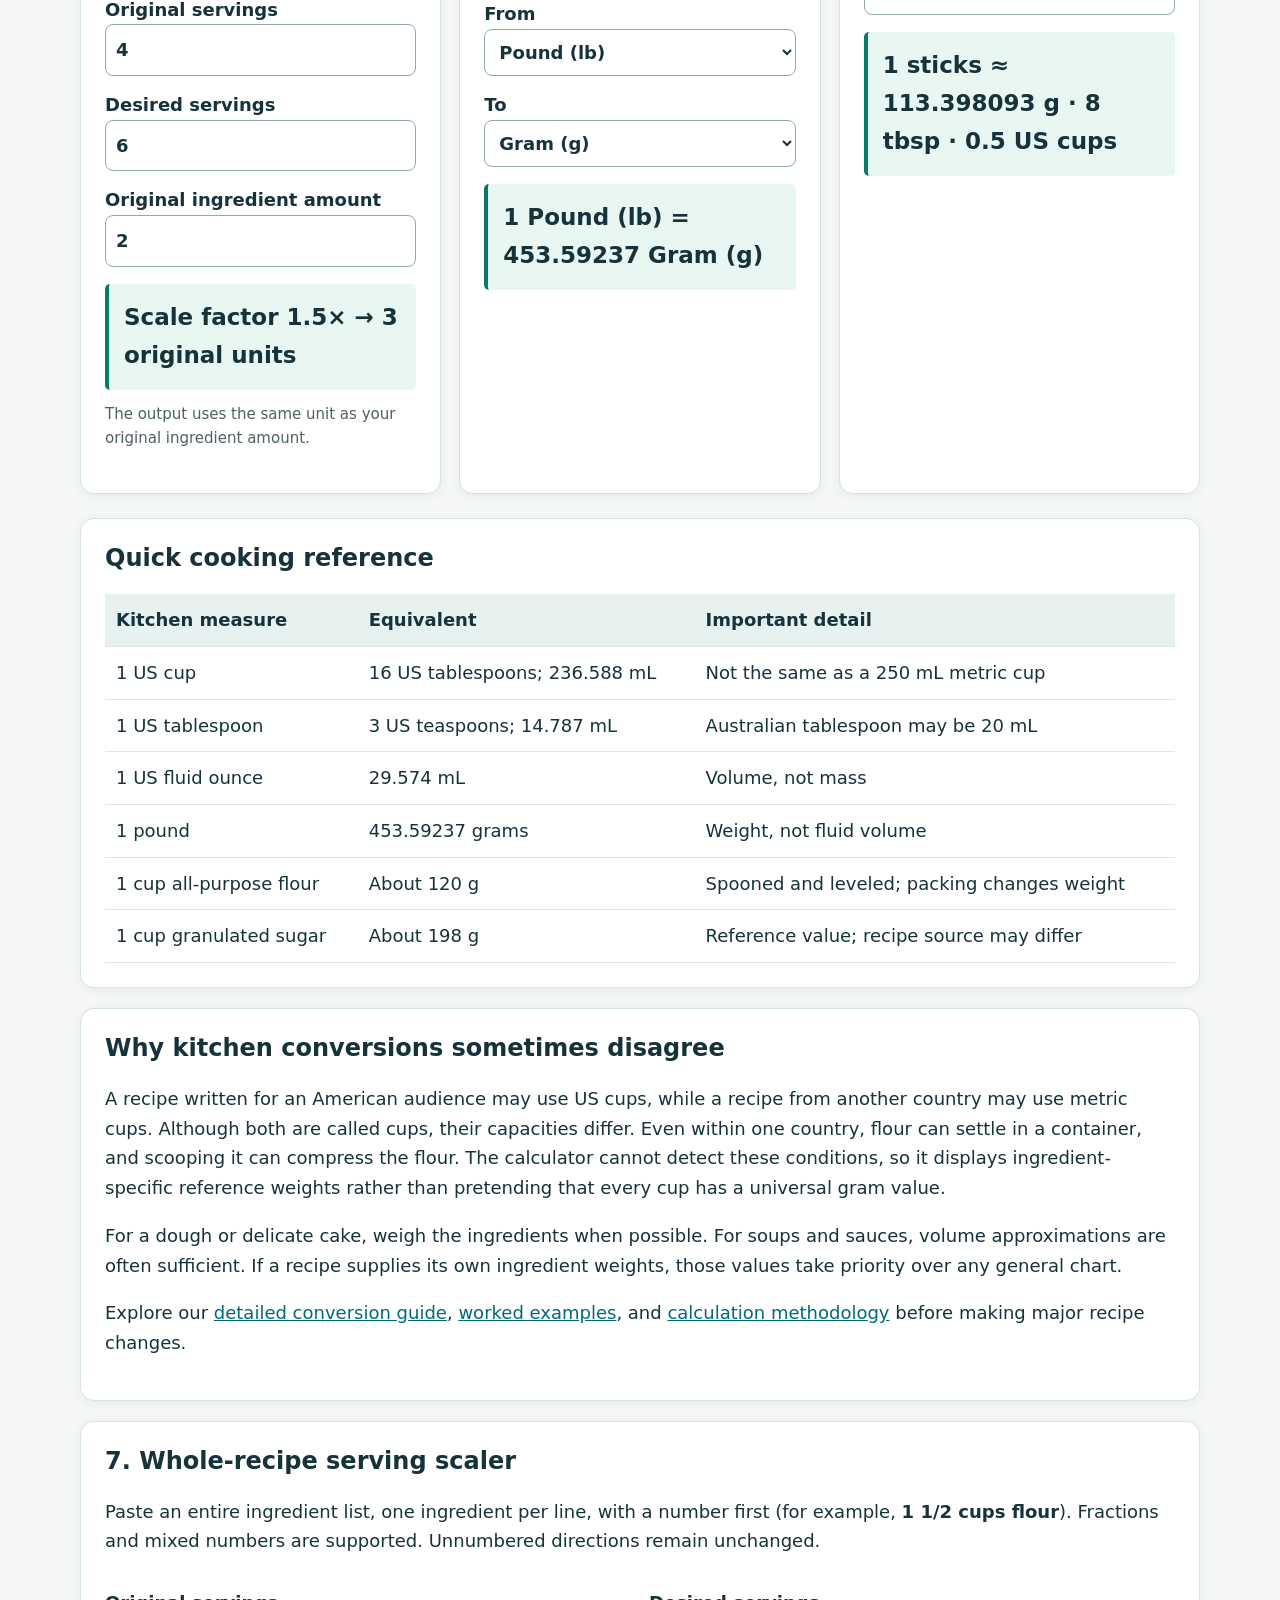
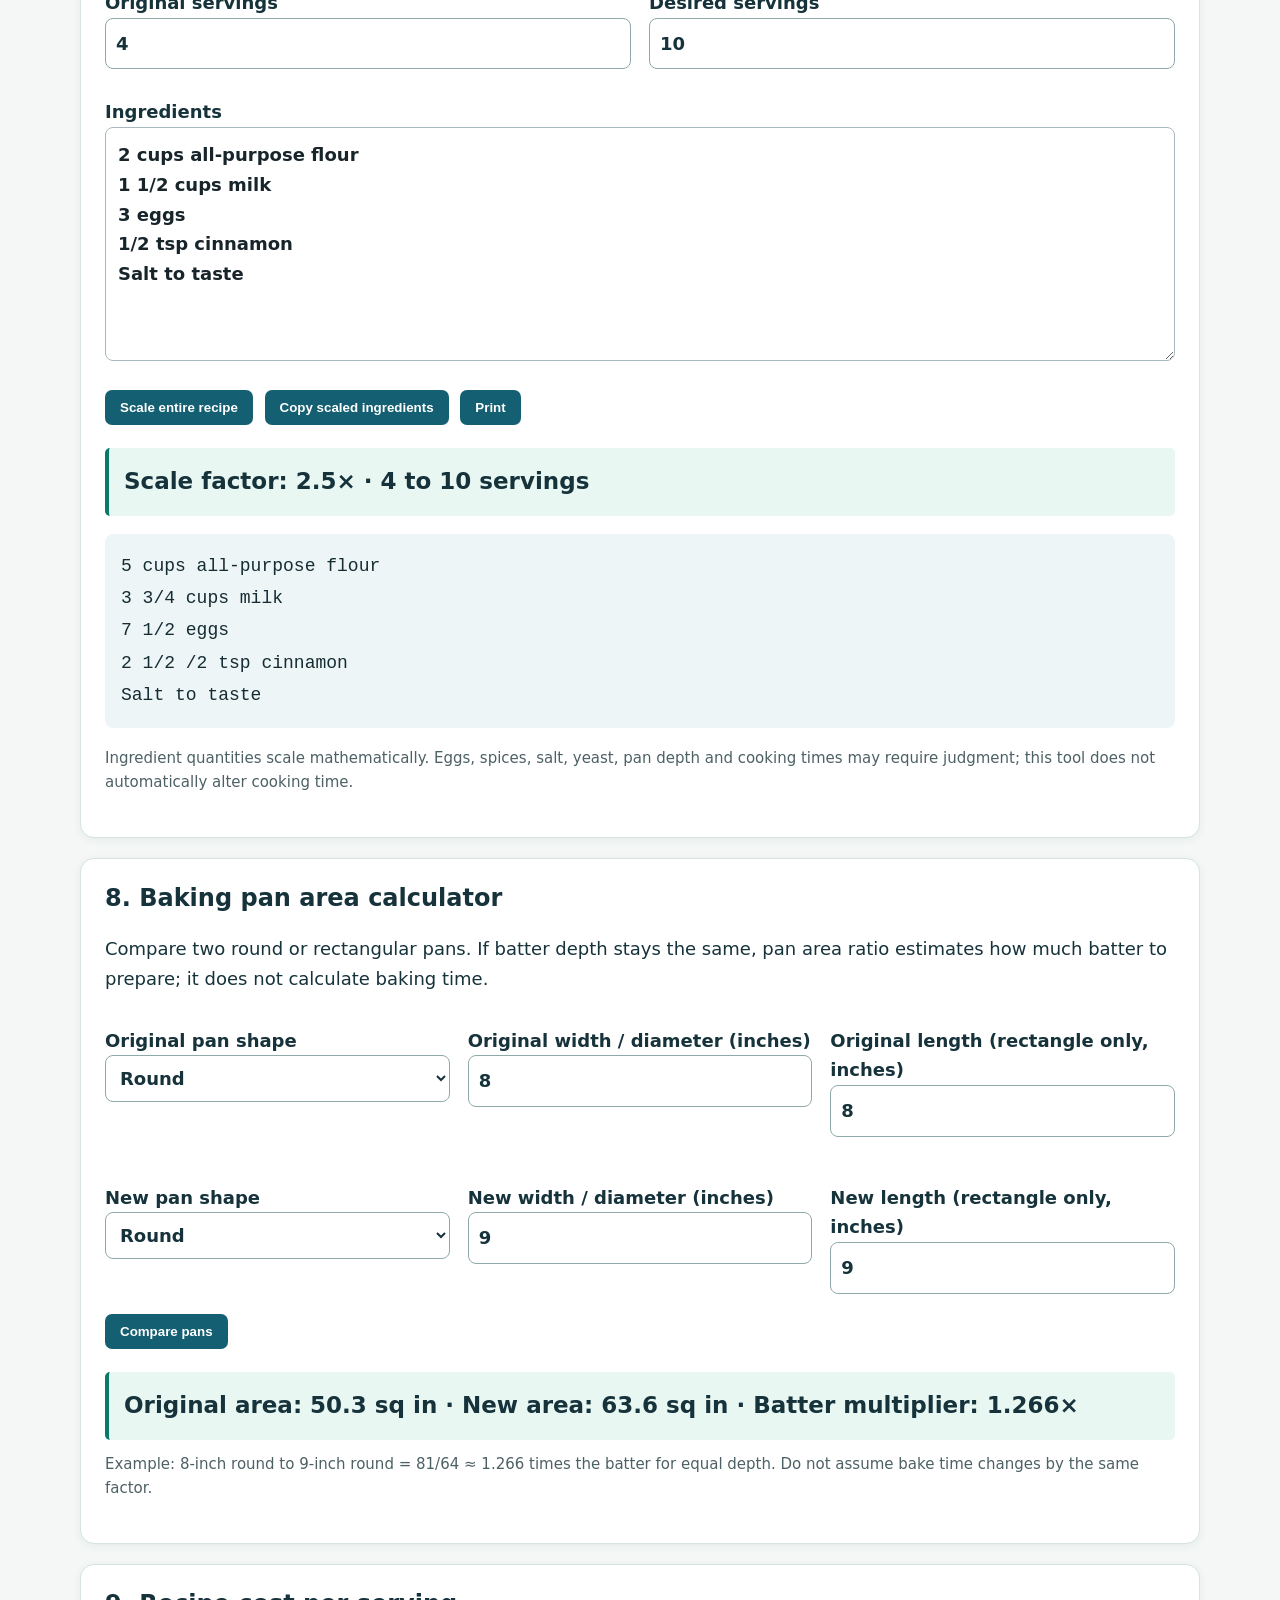
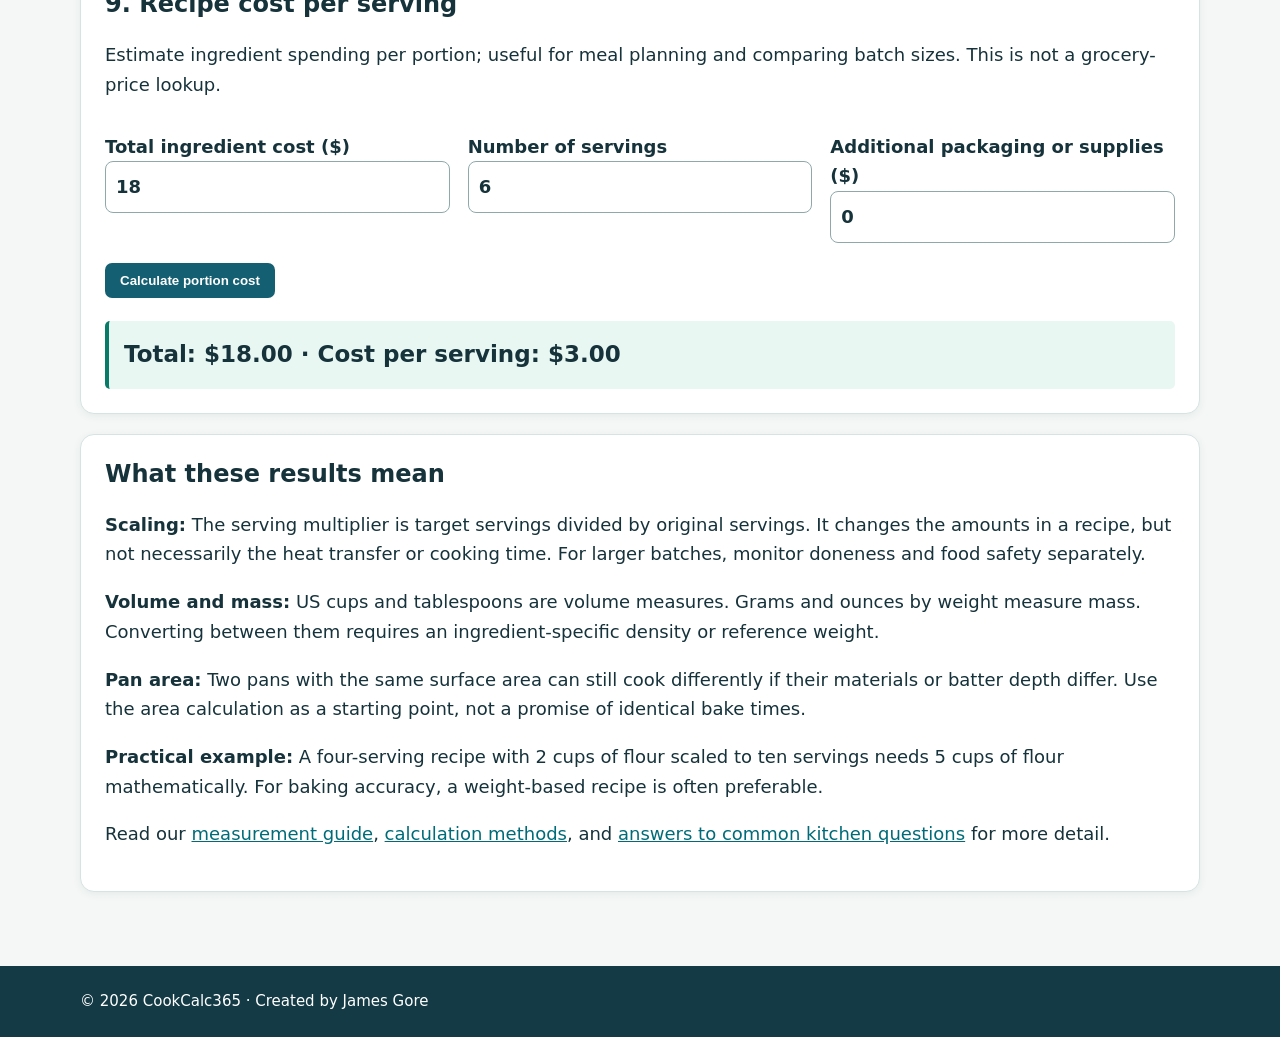
==== commit ed83c6a8: "Add files via upload" ====
--- a/index.html
+++ b/index.html
@@ -1,4 +1,4 @@
-<!doctype html><html lang="en"><head><meta charset="utf-8"><meta name="viewport" content="width=device-width,initial-scale=1"><meta name="theme-color" content="#143a45"><title>Cooking Conversion Calculators — Cups, Grams, Oven Temperatures &amp; Recipe Scaling | CookCalc365</title><meta name="description" content="Free US kitchen measurement tools with ingredient-specific cups to grams, recipe scaling and oven temperature conversion."><link rel="canonical" href="https://cookcalc365.com/index.html"><link rel="stylesheet" href="style.css"><script async src="https://pagead2.googlesyndication.com/pagead/js/adsbygoogle.js?client=ca-pub-5287196493103465" crossorigin="anonymous"></script></head><body><a class="skip" href="#content">Skip to content</a><header><div class="wrap"><div class="brand">CookCalc365 <span>Kitchen math made useful</span></div><nav aria-label="Main navigation"><a href="index.html" aria-current="page">Calculator</a><a href="guide.html">Guide</a><a href="examples.html">Examples</a><a href="methodology.html">Methodology</a><a href="faq.html">FAQ</a><a href="about.html">About</a><a href="privacy.html">Privacy</a><a href="terms.html">Terms</a></nav></div></header><main class="wrap" id="content"><h1>Cooking Conversion Calculators — Cups, Grams, Oven Temperatures &amp; Recipe Scaling</h1><p class="lead">Use practical cooking conversions with clearly stated measurement standards. Volume and mass are different quantities: a cup of flour and a cup of honey occupy the same space but do not weigh the same.</p><p class="note">US customary volumes are used unless otherwise stated. Ingredient weights are reference estimates; use a scale and follow the recipe author’s measurements when precision matters.</p><section class="grid tools">
+<!doctype html><html lang="en"><head><meta charset="utf-8"><meta name="viewport" content="width=device-width,initial-scale=1"><meta name="theme-color" content="#143a45"><title>Cooking Calculators: Recipe Scaler, Cups to Grams, Pan Sizes | CookCalc365</title><meta name="description" content="Free US kitchen tools: scale an entire recipe, compare baking pans, estimate recipe cost per serving, convert ingredient cups to grams, and convert oven temperatures."><link rel="canonical" href="https://cookcalc365.com/index.html"><link rel="stylesheet" href="style.css"><script async src="https://pagead2.googlesyndication.com/pagead/js/adsbygoogle.js?client=ca-pub-5287196493103465" crossorigin="anonymous"></script></head><body><a class="skip" href="#content">Skip to content</a><header><div class="wrap"><div class="brand">CookCalc365 <span>Kitchen math made useful</span></div><nav aria-label="Main navigation"><a href="index.html" aria-current="page">Calculator</a><a href="guide.html">Guide</a><a href="examples.html">Examples</a><a href="methodology.html">Methodology</a><a href="faq.html">FAQ</a><a href="about.html">About</a><a href="privacy.html">Privacy</a><a href="terms.html">Terms</a></nav></div></header><main class="wrap" id="content"><h1>Cooking Conversion Calculators — Cups, Grams, Oven Temperatures &amp; Recipe Scaling</h1><p class="lead">Use practical cooking conversions with clearly stated measurement standards. Volume and mass are different quantities: a cup of flour and a cup of honey occupy the same space but do not weigh the same.</p><p class="note">US customary volumes are used unless otherwise stated. Ingredient weights are reference estimates; use a scale and follow the recipe author’s measurements when precision matters.</p><section class="grid tools">
 <article class="panel"><h2>1. Volume converter</h2><p>Convert US cups, tablespoons, teaspoons, fluid ounces, pints and milliliters. Choose the source and destination units.</p><label>Amount <input id="volAmount" type="number" value="1" step="any"></label><label>From <select id="volFrom"><option value="cup">US cup</option><option value="tbsp">US tablespoon</option><option value="tsp">US teaspoon</option><option value="floz">US fluid ounce</option><option value="ml">Milliliter</option><option value="l">Liter</option><option value="pint">US pint</option></select></label><label>To <select id="volTo"><option value="ml">Milliliter</option><option value="cup">US cup</option><option value="tbsp">US tablespoon</option><option value="tsp">US teaspoon</option><option value="floz">US fluid ounce</option><option value="l">Liter</option><option value="pint">US pint</option></select></label><output id="volResult" class="result" aria-live="polite"></output><p class="small">Volume-to-volume conversion does not depend on the ingredient.</p></article>
 <article class="panel"><h2>2. Ingredient cups ↔ grams</h2><p>Choose an ingredient before converting between volume and weight. Packing and brand differences affect results.</p><label>Ingredient <select id="ingredient"><option value="flour">All-purpose flour (spooned)</option><option value="sugar">Granulated sugar</option><option value="brown">Brown sugar (packed)</option><option value="butter">Butter</option><option value="honey">Honey</option><option value="oats">Rolled oats</option><option value="rice">Uncooked white rice (approx.)</option><option value="oil">Vegetable oil (approx.)</option><option value="cocoa">Unsweetened cocoa powder</option><option value="milk">Milk (approx.)</option></select></label><label>Amount <input id="ingAmount" type="number" value="1" step="any"></label><label>From <select id="ingFrom"><option value="cup">US cups</option><option value="g">Grams</option></select></label><output id="ingResult" class="result" aria-live="polite"></output><div id="ingBar" class="bar" aria-hidden="true"><span></span></div><p class="small" id="ingNote"></p></article>
 <article class="panel"><h2>3. Oven temperature</h2><p>Convert Fahrenheit and Celsius using the standard mathematical formula. Oven calibration and fan settings vary.</p><label>Temperature <input id="tempAmount" type="number" value="350" step="any"></label><label>From <select id="tempFrom"><option value="f">Fahrenheit (°F)</option><option value="c">Celsius (°C)</option></select></label><output id="tempResult" class="result" aria-live="polite"></output><p class="small">Example: 350°F ≈ 176.7°C, commonly rounded to 175°C or 180°C for recipe settings.</p></article>
@@ -6,4 +6,13 @@
 <article class="panel"><h2>5. Weight converter</h2><p>Convert grams, kilograms, ounces and pounds without confusing fluid ounces with weight ounces.</p><label>Amount <input id="weightAmount" type="number" step="any" value="1"></label><label>From <select id="weightFrom"><option value="lb">Pound (lb)</option><option value="oz">Ounce (oz)</option><option value="g">Gram (g)</option><option value="kg">Kilogram (kg)</option></select></label><label>To <select id="weightTo"><option value="g">Gram (g)</option><option value="oz">Ounce (oz)</option><option value="lb">Pound (lb)</option><option value="kg">Kilogram (kg)</option></select></label><output id="weightResult" class="result" aria-live="polite"></output></article>
 <article class="panel"><h2>6. Butter converter</h2><p>US butter sticks are a packaging convention: one standard stick is ½ US cup, 8 tablespoons or approximately 113.4 g.</p><label>Sticks <input id="butterAmount" type="number" step="any" value="1"></label><output id="butterResult" class="result" aria-live="polite"></output></article></section>
 <section class="panel"><h2>Quick cooking reference</h2><div class="tablewrap"><table><thead><tr><th>Kitchen measure</th><th>Equivalent</th><th>Important detail</th></tr></thead><tbody><tr><td>1 US cup</td><td>16 US tablespoons; 236.588 mL</td><td>Not the same as a 250 mL metric cup</td></tr><tr><td>1 US tablespoon</td><td>3 US teaspoons; 14.787 mL</td><td>Australian tablespoon may be 20 mL</td></tr><tr><td>1 US fluid ounce</td><td>29.574 mL</td><td>Volume, not mass</td></tr><tr><td>1 pound</td><td>453.59237 grams</td><td>Weight, not fluid volume</td></tr><tr><td>1 cup all-purpose flour</td><td>About 120 g</td><td>Spooned and leveled; packing changes weight</td></tr><tr><td>1 cup granulated sugar</td><td>About 198 g</td><td>Reference value; recipe source may differ</td></tr></tbody></table></div></section>
-<section class="panel"><h2>Why kitchen conversions sometimes disagree</h2><p>A recipe written for an American audience may use US cups, while a recipe from another country may use metric cups. Although both are called cups, their capacities differ. Even within one country, flour can settle in a container, and scooping it can compress the flour. The calculator cannot detect these conditions, so it displays ingredient-specific reference weights rather than pretending that every cup has a universal gram value.</p><p>For a dough or delicate cake, weigh the ingredients when possible. For soups and sauces, volume approximations are often sufficient. If a recipe supplies its own ingredient weights, those values take priority over any general chart.</p><p>Explore our <a href="guide.html">detailed conversion guide</a>, <a href="examples.html">worked examples</a>, and <a href="methodology.html">calculation methodology</a> before making major recipe changes.</p></section></main><footer><div class="wrap">© <span id="year">2026</span> CookCalc365 · Created by James Gore</div></footer><script src="script.js" defer></script></body></html>+<section class="panel"><h2>Why kitchen conversions sometimes disagree</h2><p>A recipe written for an American audience may use US cups, while a recipe from another country may use metric cups. Although both are called cups, their capacities differ. Even within one country, flour can settle in a container, and scooping it can compress the flour. The calculator cannot detect these conditions, so it displays ingredient-specific reference weights rather than pretending that every cup has a universal gram value.</p><p>For a dough or delicate cake, weigh the ingredients when possible. For soups and sauces, volume approximations are often sufficient. If a recipe supplies its own ingredient weights, those values take priority over any general chart.</p><p>Explore our <a href="guide.html">detailed conversion guide</a>, <a href="examples.html">worked examples</a>, and <a href="methodology.html">calculation methodology</a> before making major recipe changes.</p></section>
+<section class="panel" id="whole-recipe"><h2>7. Whole-recipe serving scaler</h2><p>Paste an entire ingredient list, one ingredient per line, with a number first (for example, <strong>1 1/2 cups flour</strong>). Fractions and mixed numbers are supported. Unnumbered directions remain unchanged.</p><div class="grid"><label>Original servings <input id="recipeOriginal" type="number" min="0.1" step="any" value="4"></label><label>Desired servings <input id="recipeTarget" type="number" min="0.1" step="any" value="10"></label></div><label>Ingredients <textarea id="recipeLines" rows="7">2 cups all-purpose flour
+1 1/2 cups milk
+3 eggs
+1/2 tsp cinnamon
+Salt to taste</textarea></label><button id="scaleRecipe" type="button">Scale entire recipe</button> <button id="copyRecipe" type="button">Copy scaled ingredients</button> <button id="printRecipe" type="button">Print</button><p id="recipeFactor" class="result" aria-live="polite"></p><pre id="recipeOutput" class="recipe-output"></pre><p class="small">Ingredient quantities scale mathematically. Eggs, spices, salt, yeast, pan depth and cooking times may require judgment; this tool does not automatically alter cooking time.</p></section>
+<section class="panel" id="pan"><h2>8. Baking pan area calculator</h2><p>Compare two round or rectangular pans. If batter depth stays the same, pan area ratio estimates how much batter to prepare; it does not calculate baking time.</p><div class="grid"><label>Original pan shape <select id="panOldShape"><option value="round">Round</option><option value="rect">Rectangle / square</option></select></label><label>Original width / diameter (inches) <input id="panOldW" type="number" value="8" min="0.1" step="any"></label><label>Original length (rectangle only, inches) <input id="panOldL" type="number" value="8" min="0.1" step="any"></label><label>New pan shape <select id="panNewShape"><option value="round">Round</option><option value="rect">Rectangle / square</option></select></label><label>New width / diameter (inches) <input id="panNewW" type="number" value="9" min="0.1" step="any"></label><label>New length (rectangle only, inches) <input id="panNewL" type="number" value="9" min="0.1" step="any"></label></div><button id="calcPan" type="button">Compare pans</button><output id="panResult" class="result" aria-live="polite"></output><p class="small">Example: 8-inch round to 9-inch round = 81/64 ≈ 1.266 times the batter for equal depth. Do not assume bake time changes by the same factor.</p></section>
+<section class="panel" id="portion"><h2>9. Recipe cost per serving</h2><p>Estimate ingredient spending per portion; useful for meal planning and comparing batch sizes. This is not a grocery-price lookup.</p><div class="grid"><label>Total ingredient cost ($) <input id="costTotal" type="number" value="18" min="0" step="0.01"></label><label>Number of servings <input id="costServings" type="number" value="6" min="0.1" step="any"></label><label>Additional packaging or supplies ($) <input id="costExtra" type="number" value="0" min="0" step="0.01"></label></div><button id="calcCost" type="button">Calculate portion cost</button><output id="costResult" class="result" aria-live="polite"></output></section>
+<section class="panel"><h2>What these results mean</h2><p><strong>Scaling:</strong> The serving multiplier is target servings divided by original servings. It changes the amounts in a recipe, but not necessarily the heat transfer or cooking time. For larger batches, monitor doneness and food safety separately.</p><p><strong>Volume and mass:</strong> US cups and tablespoons are volume measures. Grams and ounces by weight measure mass. Converting between them requires an ingredient-specific density or reference weight.</p><p><strong>Pan area:</strong> Two pans with the same surface area can still cook differently if their materials or batter depth differ. Use the area calculation as a starting point, not a promise of identical bake times.</p><p><strong>Practical example:</strong> A four-serving recipe with 2 cups of flour scaled to ten servings needs 5 cups of flour mathematically. For baking accuracy, a weight-based recipe is often preferable.</p><p>Read our <a href="guide.html">measurement guide</a>, <a href="methodology.html">calculation methods</a>, and <a href="faq.html">answers to common kitchen questions</a> for more detail.</p></section>
+</main><footer><div class="wrap">© <span id="year">2026</span> CookCalc365 · Created by James Gore</div></footer><script src="script.js" defer></script></body></html>
--- a/style.css
+++ b/style.css
@@ -1 +1,2 @@
-*{box-sizing:border-box}html{scroll-behavior:auto}body{margin:0;font:18px/1.65 system-ui,-apple-system,Segoe UI,sans-serif;background:#f4f7f6;color:#16323b}a{color:#006b78}a:focus-visible,input:focus-visible,select:focus-visible{outline:3px solid #f0ad3e;outline-offset:2px}.wrap{width:min(1120px,94%);margin:auto}.skip{position:absolute;left:-9999px}.skip:focus{left:10px;top:10px;background:#fff;padding:10px;z-index:10}header{background:#143a45;color:white;padding:20px 0}header .brand{font-size:27px;font-weight:800}header .brand span{display:block;font-size:15px;font-weight:400;color:#d7e7e9}nav{display:flex;flex-wrap:wrap;gap:8px;margin-top:15px}nav a{color:white;text-decoration:none;border:1px solid #69868b;padding:6px 11px;border-radius:8px;font-size:16px}nav a:hover,nav a[aria-current]{background:#276371}main{padding:24px 0 56px}h1{font-size:clamp(29px,4vw,42px);line-height:1.2;margin:12px 0 20px}h2{font-size:24px;line-height:1.3;margin-top:0}p{margin:12px 0 18px}.lead{font-size:20px;max-width:900px}.note{border-left:5px solid #cb8930;padding:13px 18px;background:#fff9ed}.grid{display:grid;grid-template-columns:repeat(auto-fit,minmax(min(100%,330px),1fr));gap:18px}.panel{background:white;border:1px solid #d5e3e2;border-radius:14px;padding:24px;margin:20px 0;box-shadow:0 2px 9px #153a4510}.grid .panel{margin:0}.tools{margin:24px 0}label{display:block;font-weight:650;margin:14px 0}input,select{display:block;width:100%;min-height:47px;padding:10px;border:1px solid #8fa9aa;border-radius:8px;font:inherit;background:white;color:#16323b}.result{display:block;margin-top:17px;padding:15px;background:#e9f7f3;border-left:4px solid #087b68;border-radius:5px;font-size:23px;font-weight:750;min-height:68px}.small{font-size:15px;color:#4d6165}.bar{height:16px;background:#d9e5e7;border-radius:20px;overflow:hidden;margin-top:18px}.bar span{display:block;background:#188b81;width:0;height:100%;transition:width .2s}.tablewrap{overflow:auto}table{border-collapse:collapse;width:100%}td,th{padding:11px;border-bottom:1px solid #dce5e5;text-align:left}th{background:#e7f1ef}.back{margin:0 0 22px}.back a{display:inline-block;background:#e0f2ed;border:1px solid #9ccfc1;border-radius:8px;padding:9px 16px;font-weight:750;text-decoration:none}footer{background:#143a45;color:#fff;padding:23px 0;font-size:15px}footer a{color:white}@media(max-width:500px){body{font-size:17px}.panel{padding:17px}nav a{font-size:15px}.result{font-size:20px}}+*{box-sizing:border-box}html{scroll-behavior:auto}body{margin:0;font:18px/1.65 system-ui,-apple-system,Segoe UI,sans-serif;background:#f4f7f6;color:#16323b}a{color:#006b78}a:focus-visible,input:focus-visible,select:focus-visible{outline:3px solid #f0ad3e;outline-offset:2px}.wrap{width:min(1120px,94%);margin:auto}.skip{position:absolute;left:-9999px}.skip:focus{left:10px;top:10px;background:#fff;padding:10px;z-index:10}header{background:#143a45;color:white;padding:20px 0}header .brand{font-size:27px;font-weight:800}header .brand span{display:block;font-size:15px;font-weight:400;color:#d7e7e9}nav{display:flex;flex-wrap:wrap;gap:8px;margin-top:15px}nav a{color:white;text-decoration:none;border:1px solid #69868b;padding:6px 11px;border-radius:8px;font-size:16px}nav a:hover,nav a[aria-current]{background:#276371}main{padding:24px 0 56px}h1{font-size:clamp(29px,4vw,42px);line-height:1.2;margin:12px 0 20px}h2{font-size:24px;line-height:1.3;margin-top:0}p{margin:12px 0 18px}.lead{font-size:20px;max-width:900px}.note{border-left:5px solid #cb8930;padding:13px 18px;background:#fff9ed}.grid{display:grid;grid-template-columns:repeat(auto-fit,minmax(min(100%,330px),1fr));gap:18px}.panel{background:white;border:1px solid #d5e3e2;border-radius:14px;padding:24px;margin:20px 0;box-shadow:0 2px 9px #153a4510}.grid .panel{margin:0}.tools{margin:24px 0}label{display:block;font-weight:650;margin:14px 0}input,select{display:block;width:100%;min-height:47px;padding:10px;border:1px solid #8fa9aa;border-radius:8px;font:inherit;background:white;color:#16323b}.result{display:block;margin-top:17px;padding:15px;background:#e9f7f3;border-left:4px solid #087b68;border-radius:5px;font-size:23px;font-weight:750;min-height:68px}.small{font-size:15px;color:#4d6165}.bar{height:16px;background:#d9e5e7;border-radius:20px;overflow:hidden;margin-top:18px}.bar span{display:block;background:#188b81;width:0;height:100%;transition:width .2s}.tablewrap{overflow:auto}table{border-collapse:collapse;width:100%}td,th{padding:11px;border-bottom:1px solid #dce5e5;text-align:left}th{background:#e7f1ef}.back{margin:0 0 22px}.back a{display:inline-block;background:#e0f2ed;border:1px solid #9ccfc1;border-radius:8px;padding:9px 16px;font-weight:750;text-decoration:none}footer{background:#143a45;color:#fff;padding:23px 0;font-size:15px}footer a{color:white}@media(max-width:500px){body{font-size:17px}.panel{padding:17px}nav a{font-size:15px}.result{font-size:20px}}
+textarea{width:100%;min-height:150px;padding:12px;background:#fff;color:#17252b;border:1px solid #a8b8bf;border-radius:8px;font:inherit}button{padding:10px 15px;margin:6px 6px 6px 0;border:0;border-radius:7px;background:#145f71;color:white;font-weight:700;cursor:pointer}button:focus-visible,a:focus-visible{outline:3px solid #d47c13;outline-offset:2px}.recipe-output{white-space:pre-wrap;overflow-wrap:anywhere;background:#edf5f6;padding:16px;border-radius:8px;color:#152c33;line-height:1.8}.panel{margin-bottom:18px}#whole-recipe,#pan,#portion{scroll-margin-top:24px}@media print{header,nav,button,footer{display:none!important}.panel{break-inside:avoid}body{background:white;color:black}}
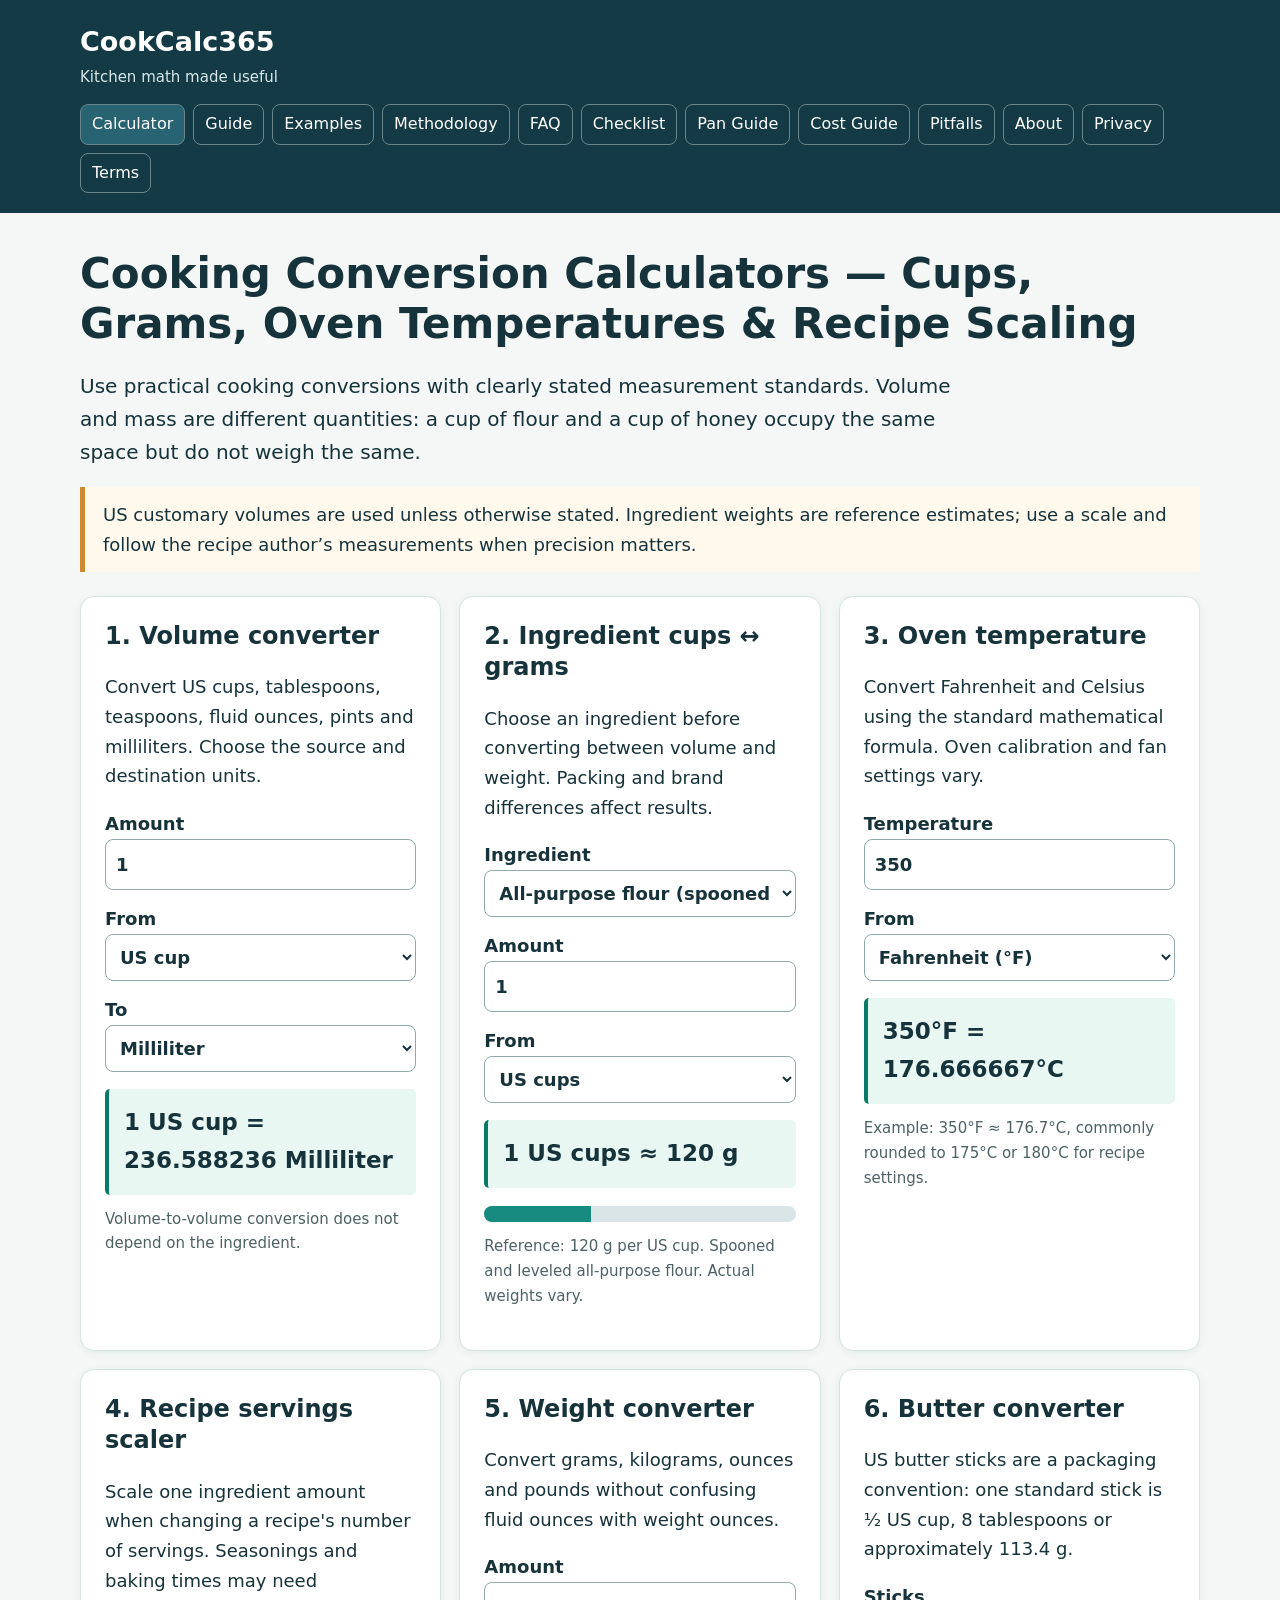
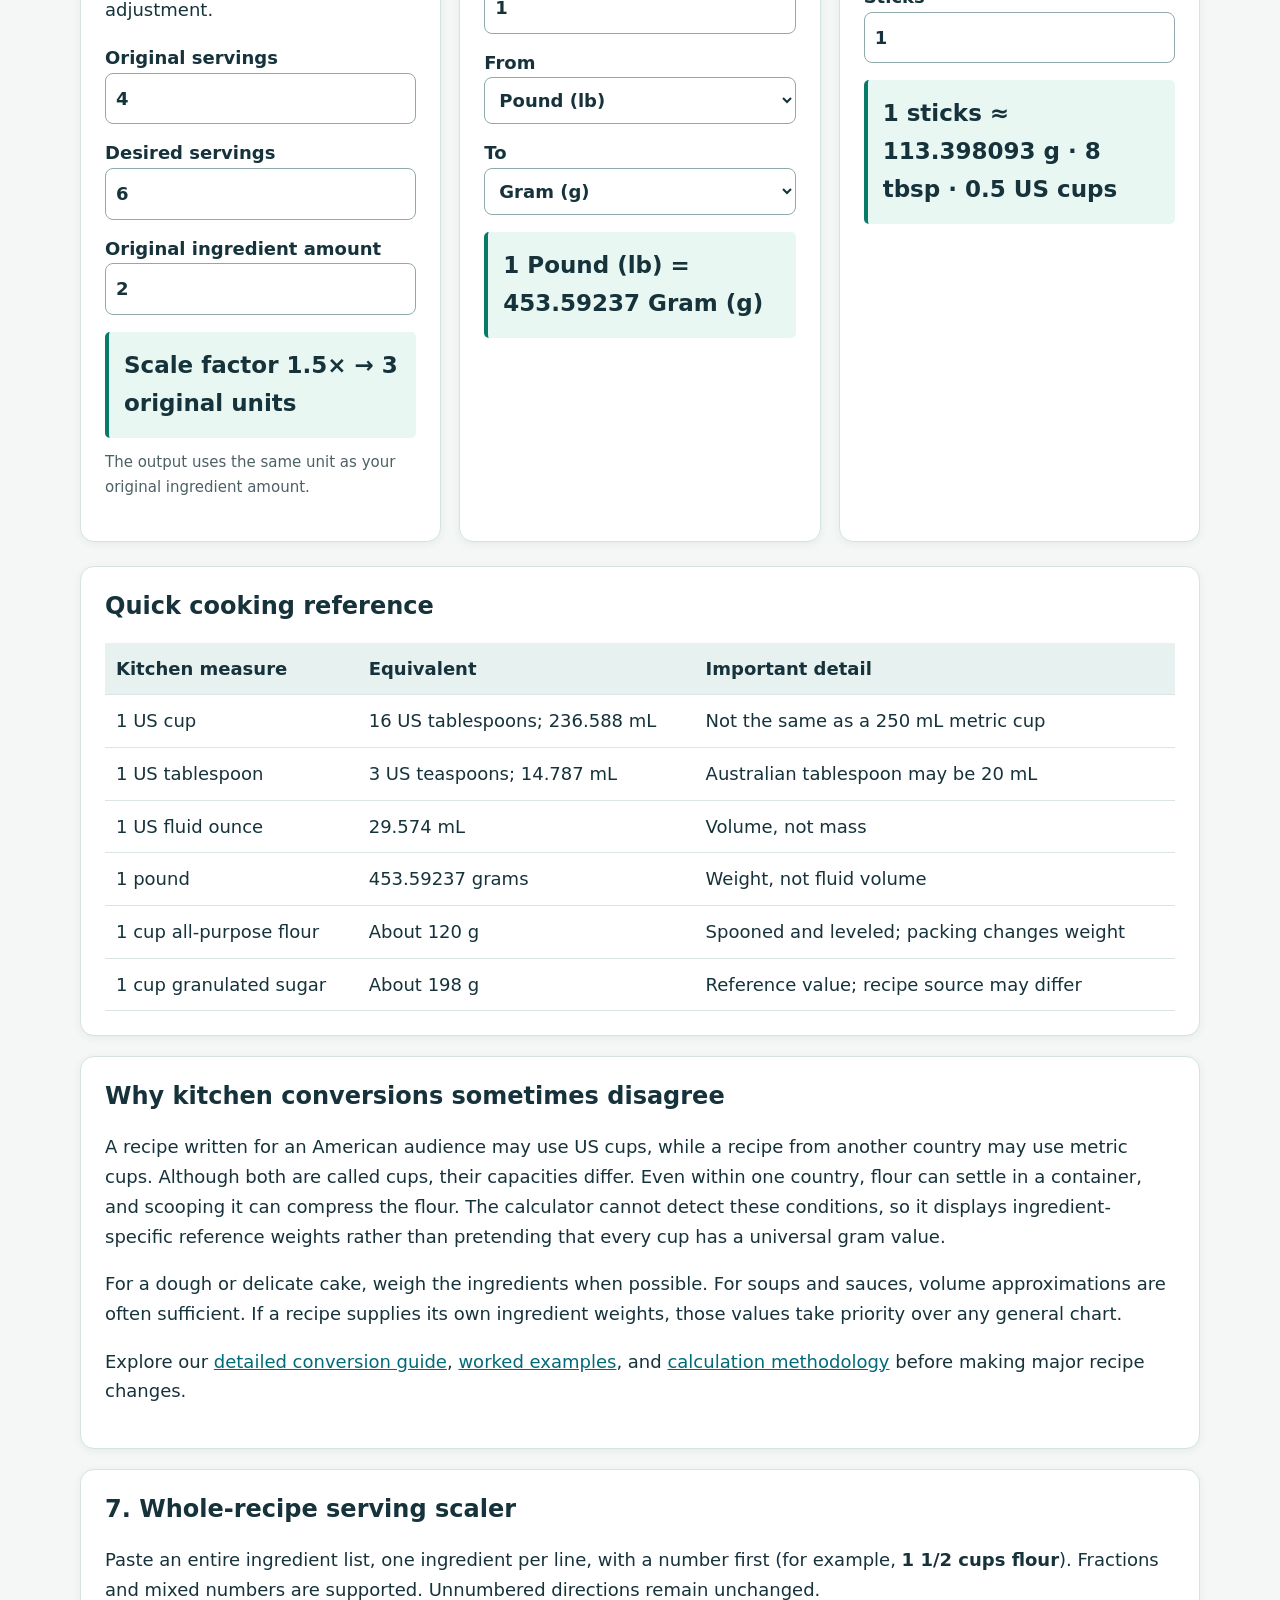
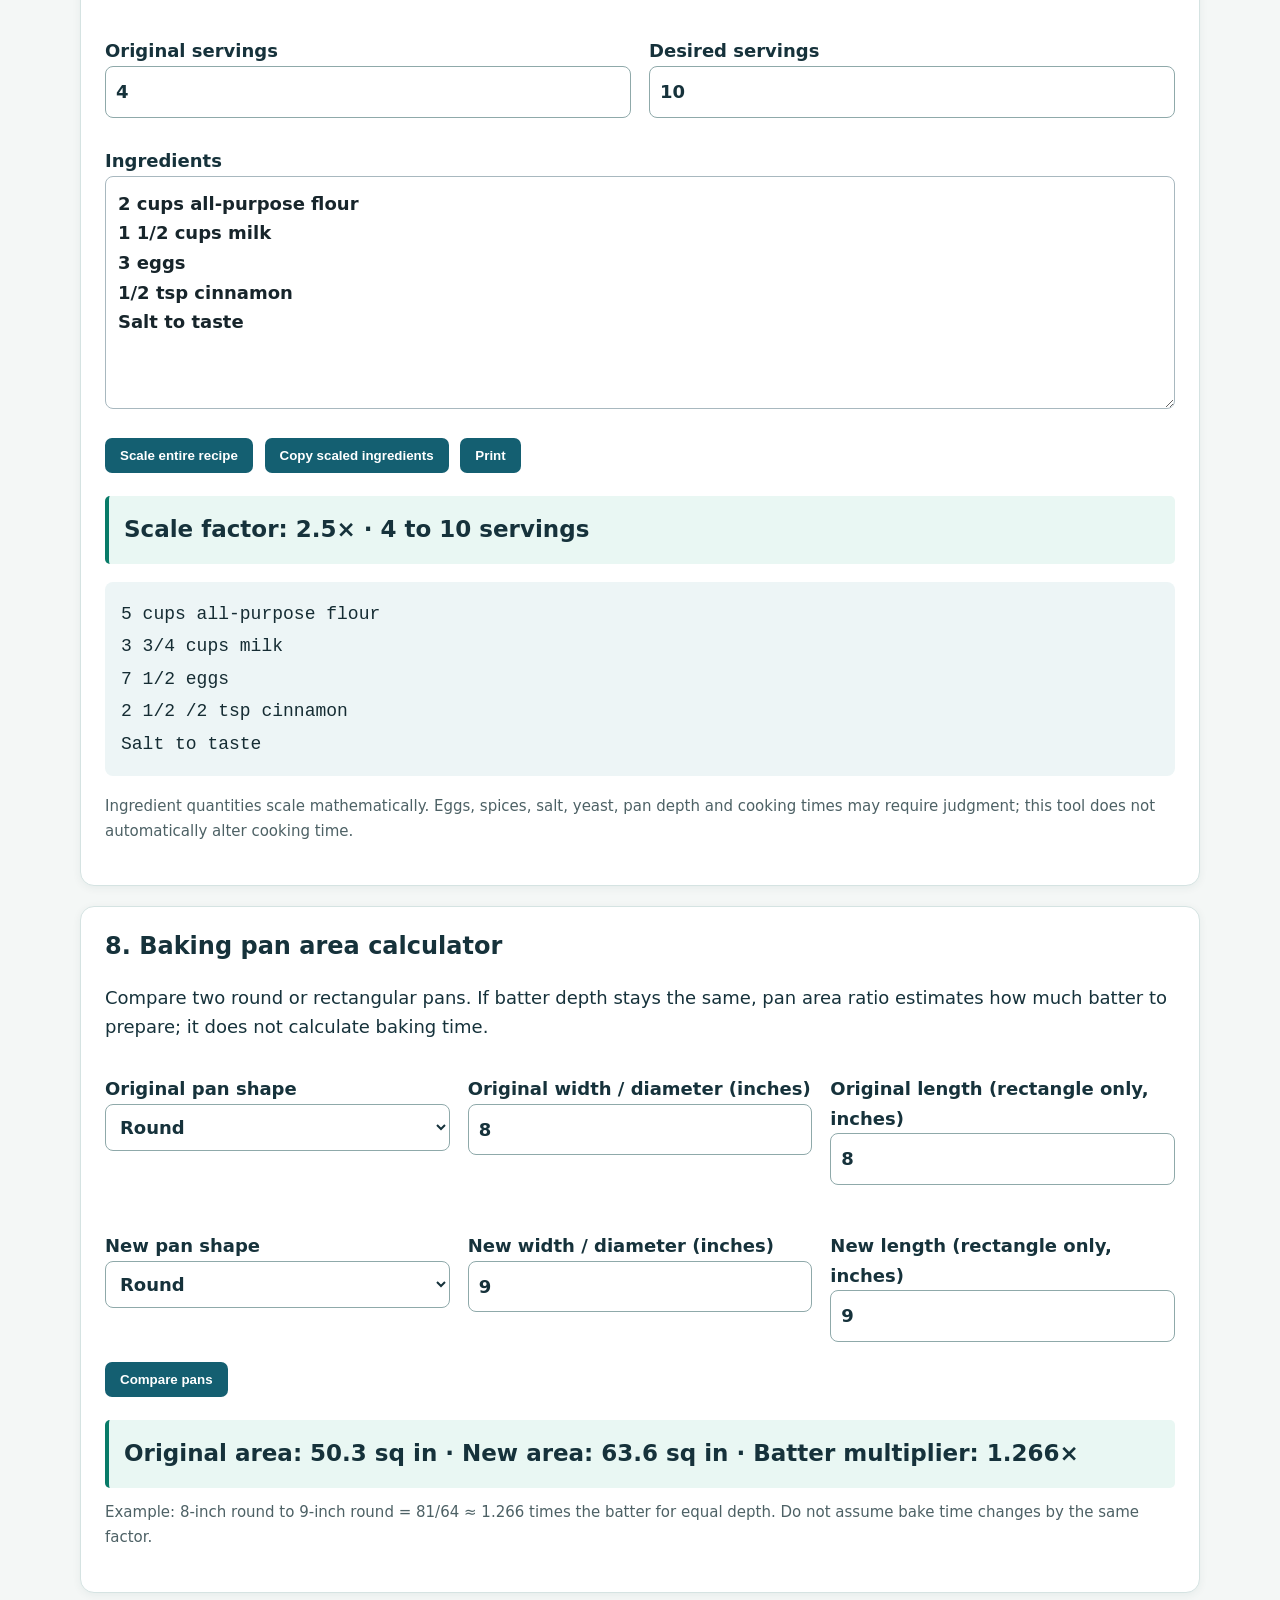
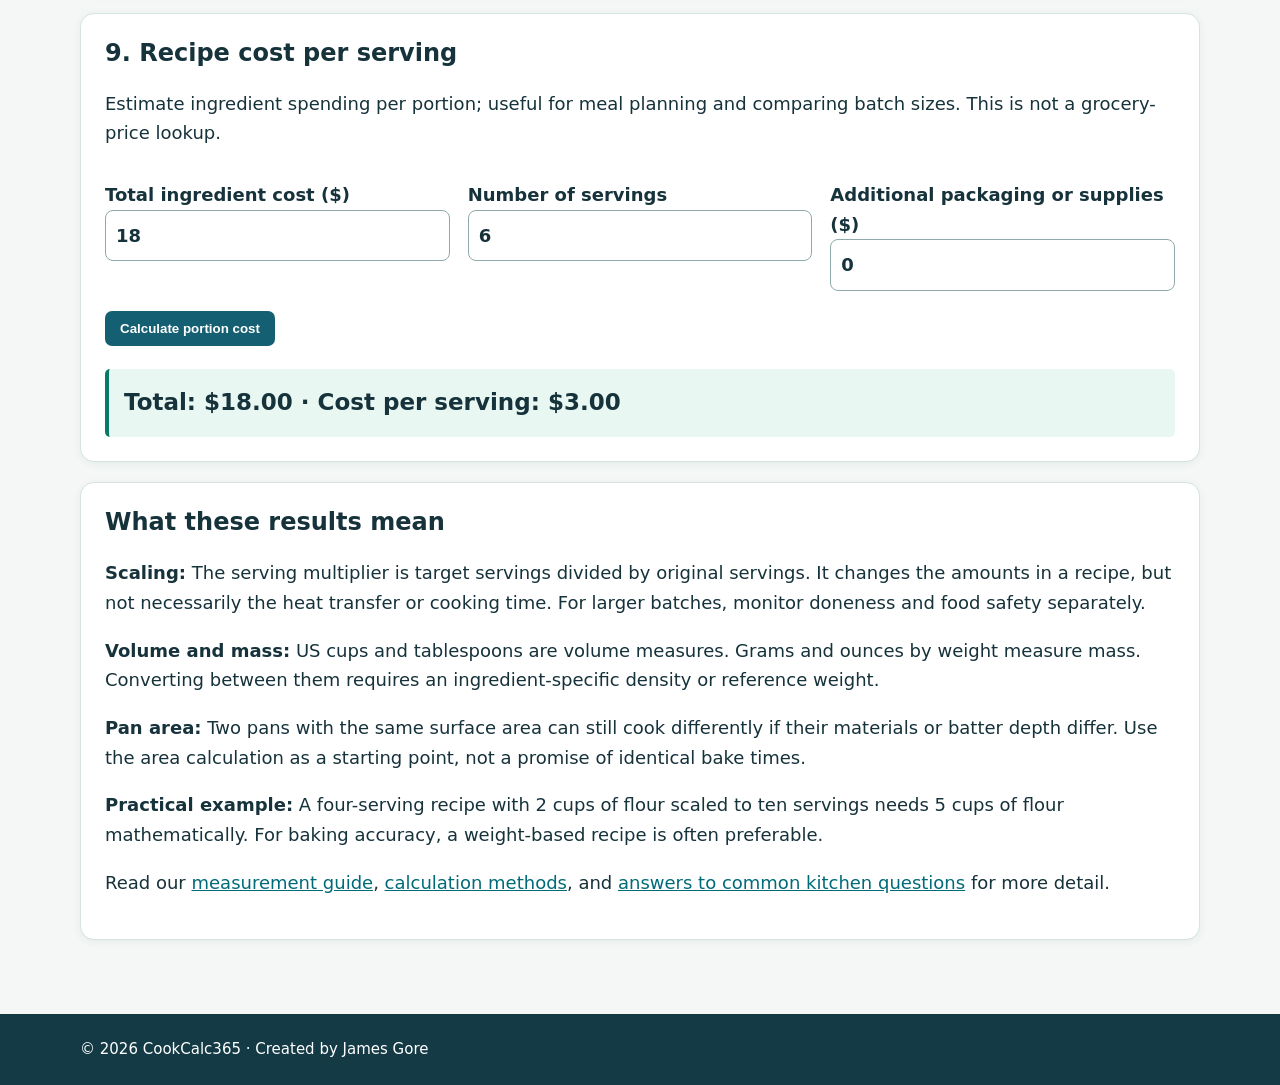
==== commit c4289021: "Add files via upload" ====
--- a/index.html
+++ b/index.html
@@ -1,18 +1,19 @@
-<!doctype html><html lang="en"><head><meta charset="utf-8"><meta name="viewport" content="width=device-width,initial-scale=1"><meta name="theme-color" content="#143a45"><title>Cooking Calculators: Recipe Scaler, Cups to Grams, Pan Sizes | CookCalc365</title><meta name="description" content="Free US kitchen tools: scale an entire recipe, compare baking pans, estimate recipe cost per serving, convert ingredient cups to grams, and convert oven temperatures."><link rel="canonical" href="https://cookcalc365.com/index.html"><link rel="stylesheet" href="style.css"><script async src="https://pagead2.googlesyndication.com/pagead/js/adsbygoogle.js?client=ca-pub-5287196493103465" crossorigin="anonymous"></script></head><body><a class="skip" href="#content">Skip to content</a><header><div class="wrap"><div class="brand">CookCalc365 <span>Kitchen math made useful</span></div><nav aria-label="Main navigation"><a href="index.html" aria-current="page">Calculator</a><a href="guide.html">Guide</a><a href="examples.html">Examples</a><a href="methodology.html">Methodology</a><a href="faq.html">FAQ</a><a href="about.html">About</a><a href="privacy.html">Privacy</a><a href="terms.html">Terms</a></nav></div></header><main class="wrap" id="content"><h1>Cooking Conversion Calculators — Cups, Grams, Oven Temperatures &amp; Recipe Scaling</h1><p class="lead">Use practical cooking conversions with clearly stated measurement standards. Volume and mass are different quantities: a cup of flour and a cup of honey occupy the same space but do not weigh the same.</p><p class="note">US customary volumes are used unless otherwise stated. Ingredient weights are reference estimates; use a scale and follow the recipe author’s measurements when precision matters.</p><section class="grid tools">
-<article class="panel"><h2>1. Volume converter</h2><p>Convert US cups, tablespoons, teaspoons, fluid ounces, pints and milliliters. Choose the source and destination units.</p><label>Amount <input id="volAmount" type="number" value="1" step="any"></label><label>From <select id="volFrom"><option value="cup">US cup</option><option value="tbsp">US tablespoon</option><option value="tsp">US teaspoon</option><option value="floz">US fluid ounce</option><option value="ml">Milliliter</option><option value="l">Liter</option><option value="pint">US pint</option></select></label><label>To <select id="volTo"><option value="ml">Milliliter</option><option value="cup">US cup</option><option value="tbsp">US tablespoon</option><option value="tsp">US teaspoon</option><option value="floz">US fluid ounce</option><option value="l">Liter</option><option value="pint">US pint</option></select></label><output id="volResult" class="result" aria-live="polite"></output><p class="small">Volume-to-volume conversion does not depend on the ingredient.</p></article>
-<article class="panel"><h2>2. Ingredient cups ↔ grams</h2><p>Choose an ingredient before converting between volume and weight. Packing and brand differences affect results.</p><label>Ingredient <select id="ingredient"><option value="flour">All-purpose flour (spooned)</option><option value="sugar">Granulated sugar</option><option value="brown">Brown sugar (packed)</option><option value="butter">Butter</option><option value="honey">Honey</option><option value="oats">Rolled oats</option><option value="rice">Uncooked white rice (approx.)</option><option value="oil">Vegetable oil (approx.)</option><option value="cocoa">Unsweetened cocoa powder</option><option value="milk">Milk (approx.)</option></select></label><label>Amount <input id="ingAmount" type="number" value="1" step="any"></label><label>From <select id="ingFrom"><option value="cup">US cups</option><option value="g">Grams</option></select></label><output id="ingResult" class="result" aria-live="polite"></output><div id="ingBar" class="bar" aria-hidden="true"><span></span></div><p class="small" id="ingNote"></p></article>
-<article class="panel"><h2>3. Oven temperature</h2><p>Convert Fahrenheit and Celsius using the standard mathematical formula. Oven calibration and fan settings vary.</p><label>Temperature <input id="tempAmount" type="number" value="350" step="any"></label><label>From <select id="tempFrom"><option value="f">Fahrenheit (°F)</option><option value="c">Celsius (°C)</option></select></label><output id="tempResult" class="result" aria-live="polite"></output><p class="small">Example: 350°F ≈ 176.7°C, commonly rounded to 175°C or 180°C for recipe settings.</p></article>
-<article class="panel"><h2>4. Recipe servings scaler</h2><p>Scale one ingredient amount when changing a recipe's number of servings. Seasonings and baking times may need adjustment.</p><label>Original servings <input id="servOld" type="number" min="0.01" step="any" value="4"></label><label>Desired servings <input id="servNew" type="number" min="0.01" step="any" value="6"></label><label>Original ingredient amount <input id="servAmount" type="number" min="0" step="any" value="2"></label><output id="servResult" class="result" aria-live="polite"></output><p class="small">The output uses the same unit as your original ingredient amount.</p></article>
-<article class="panel"><h2>5. Weight converter</h2><p>Convert grams, kilograms, ounces and pounds without confusing fluid ounces with weight ounces.</p><label>Amount <input id="weightAmount" type="number" step="any" value="1"></label><label>From <select id="weightFrom"><option value="lb">Pound (lb)</option><option value="oz">Ounce (oz)</option><option value="g">Gram (g)</option><option value="kg">Kilogram (kg)</option></select></label><label>To <select id="weightTo"><option value="g">Gram (g)</option><option value="oz">Ounce (oz)</option><option value="lb">Pound (lb)</option><option value="kg">Kilogram (kg)</option></select></label><output id="weightResult" class="result" aria-live="polite"></output></article>
-<article class="panel"><h2>6. Butter converter</h2><p>US butter sticks are a packaging convention: one standard stick is ½ US cup, 8 tablespoons or approximately 113.4 g.</p><label>Sticks <input id="butterAmount" type="number" step="any" value="1"></label><output id="butterResult" class="result" aria-live="polite"></output></article></section>
+<!DOCTYPE html>
+<html lang="en"><head><meta charset="utf-8"/><meta content="width=device-width,initial-scale=1" name="viewport"/><meta content="#143a45" name="theme-color"/><title>Cooking Calculators: Recipe Scaler, Cups to Grams, Pan Sizes | CookCalc365</title><meta content="Free US kitchen tools: scale an entire recipe, compare baking pans, estimate recipe cost per serving, convert ingredient cups to grams, and convert oven temperatures." name="description"/><link href="https://cookcalc365.com/index.html" rel="canonical"/><link href="style.css" rel="stylesheet"/><script async="" crossorigin="anonymous" src="https://pagead2.googlesyndication.com/pagead/js/adsbygoogle.js?client=ca-pub-5287196493103465"></script></head><body><a class="skip" href="#content">Skip to content</a><header><div class="wrap"><div class="brand">CookCalc365 <span>Kitchen math made useful</span></div><nav aria-label="Main navigation"><a aria-current="page" href="index.html">Calculator</a><a href="guide.html">Guide</a><a href="examples.html">Examples</a><a href="methodology.html">Methodology</a><a href="faq.html">FAQ</a><a href="checklist.html">Checklist</a><a href="pan-guide.html">Pan Guide</a><a href="cost-guide.html">Cost Guide</a><a href="pitfalls.html">Pitfalls</a><a href="about.html">About</a><a href="privacy.html">Privacy</a><a href="terms.html">Terms</a></nav></div></header><main class="wrap" id="content"><h1>Cooking Conversion Calculators — Cups, Grams, Oven Temperatures &amp; Recipe Scaling</h1><p class="lead">Use practical cooking conversions with clearly stated measurement standards. Volume and mass are different quantities: a cup of flour and a cup of honey occupy the same space but do not weigh the same.</p><p class="note">US customary volumes are used unless otherwise stated. Ingredient weights are reference estimates; use a scale and follow the recipe author’s measurements when precision matters.</p><section class="grid tools">
+<article class="panel"><h2>1. Volume converter</h2><p>Convert US cups, tablespoons, teaspoons, fluid ounces, pints and milliliters. Choose the source and destination units.</p><label>Amount <input id="volAmount" step="any" type="number" value="1"/></label><label>From <select id="volFrom"><option value="cup">US cup</option><option value="tbsp">US tablespoon</option><option value="tsp">US teaspoon</option><option value="floz">US fluid ounce</option><option value="ml">Milliliter</option><option value="l">Liter</option><option value="pint">US pint</option></select></label><label>To <select id="volTo"><option value="ml">Milliliter</option><option value="cup">US cup</option><option value="tbsp">US tablespoon</option><option value="tsp">US teaspoon</option><option value="floz">US fluid ounce</option><option value="l">Liter</option><option value="pint">US pint</option></select></label><output aria-live="polite" class="result" id="volResult"></output><p class="small">Volume-to-volume conversion does not depend on the ingredient.</p></article>
+<article class="panel"><h2>2. Ingredient cups ↔ grams</h2><p>Choose an ingredient before converting between volume and weight. Packing and brand differences affect results.</p><label>Ingredient <select id="ingredient"><option value="flour">All-purpose flour (spooned)</option><option value="sugar">Granulated sugar</option><option value="brown">Brown sugar (packed)</option><option value="butter">Butter</option><option value="honey">Honey</option><option value="oats">Rolled oats</option><option value="rice">Uncooked white rice (approx.)</option><option value="oil">Vegetable oil (approx.)</option><option value="cocoa">Unsweetened cocoa powder</option><option value="milk">Milk (approx.)</option></select></label><label>Amount <input id="ingAmount" step="any" type="number" value="1"/></label><label>From <select id="ingFrom"><option value="cup">US cups</option><option value="g">Grams</option></select></label><output aria-live="polite" class="result" id="ingResult"></output><div aria-hidden="true" class="bar" id="ingBar"><span></span></div><p class="small" id="ingNote"></p></article>
+<article class="panel"><h2>3. Oven temperature</h2><p>Convert Fahrenheit and Celsius using the standard mathematical formula. Oven calibration and fan settings vary.</p><label>Temperature <input id="tempAmount" step="any" type="number" value="350"/></label><label>From <select id="tempFrom"><option value="f">Fahrenheit (°F)</option><option value="c">Celsius (°C)</option></select></label><output aria-live="polite" class="result" id="tempResult"></output><p class="small">Example: 350°F ≈ 176.7°C, commonly rounded to 175°C or 180°C for recipe settings.</p></article>
+<article class="panel"><h2>4. Recipe servings scaler</h2><p>Scale one ingredient amount when changing a recipe's number of servings. Seasonings and baking times may need adjustment.</p><label>Original servings <input id="servOld" min="0.01" step="any" type="number" value="4"/></label><label>Desired servings <input id="servNew" min="0.01" step="any" type="number" value="6"/></label><label>Original ingredient amount <input id="servAmount" min="0" step="any" type="number" value="2"/></label><output aria-live="polite" class="result" id="servResult"></output><p class="small">The output uses the same unit as your original ingredient amount.</p></article>
+<article class="panel"><h2>5. Weight converter</h2><p>Convert grams, kilograms, ounces and pounds without confusing fluid ounces with weight ounces.</p><label>Amount <input id="weightAmount" step="any" type="number" value="1"/></label><label>From <select id="weightFrom"><option value="lb">Pound (lb)</option><option value="oz">Ounce (oz)</option><option value="g">Gram (g)</option><option value="kg">Kilogram (kg)</option></select></label><label>To <select id="weightTo"><option value="g">Gram (g)</option><option value="oz">Ounce (oz)</option><option value="lb">Pound (lb)</option><option value="kg">Kilogram (kg)</option></select></label><output aria-live="polite" class="result" id="weightResult"></output></article>
+<article class="panel"><h2>6. Butter converter</h2><p>US butter sticks are a packaging convention: one standard stick is ½ US cup, 8 tablespoons or approximately 113.4 g.</p><label>Sticks <input id="butterAmount" step="any" type="number" value="1"/></label><output aria-live="polite" class="result" id="butterResult"></output></article></section>
 <section class="panel"><h2>Quick cooking reference</h2><div class="tablewrap"><table><thead><tr><th>Kitchen measure</th><th>Equivalent</th><th>Important detail</th></tr></thead><tbody><tr><td>1 US cup</td><td>16 US tablespoons; 236.588 mL</td><td>Not the same as a 250 mL metric cup</td></tr><tr><td>1 US tablespoon</td><td>3 US teaspoons; 14.787 mL</td><td>Australian tablespoon may be 20 mL</td></tr><tr><td>1 US fluid ounce</td><td>29.574 mL</td><td>Volume, not mass</td></tr><tr><td>1 pound</td><td>453.59237 grams</td><td>Weight, not fluid volume</td></tr><tr><td>1 cup all-purpose flour</td><td>About 120 g</td><td>Spooned and leveled; packing changes weight</td></tr><tr><td>1 cup granulated sugar</td><td>About 198 g</td><td>Reference value; recipe source may differ</td></tr></tbody></table></div></section>
 <section class="panel"><h2>Why kitchen conversions sometimes disagree</h2><p>A recipe written for an American audience may use US cups, while a recipe from another country may use metric cups. Although both are called cups, their capacities differ. Even within one country, flour can settle in a container, and scooping it can compress the flour. The calculator cannot detect these conditions, so it displays ingredient-specific reference weights rather than pretending that every cup has a universal gram value.</p><p>For a dough or delicate cake, weigh the ingredients when possible. For soups and sauces, volume approximations are often sufficient. If a recipe supplies its own ingredient weights, those values take priority over any general chart.</p><p>Explore our <a href="guide.html">detailed conversion guide</a>, <a href="examples.html">worked examples</a>, and <a href="methodology.html">calculation methodology</a> before making major recipe changes.</p></section>
-<section class="panel" id="whole-recipe"><h2>7. Whole-recipe serving scaler</h2><p>Paste an entire ingredient list, one ingredient per line, with a number first (for example, <strong>1 1/2 cups flour</strong>). Fractions and mixed numbers are supported. Unnumbered directions remain unchanged.</p><div class="grid"><label>Original servings <input id="recipeOriginal" type="number" min="0.1" step="any" value="4"></label><label>Desired servings <input id="recipeTarget" type="number" min="0.1" step="any" value="10"></label></div><label>Ingredients <textarea id="recipeLines" rows="7">2 cups all-purpose flour
+<section class="panel" id="whole-recipe"><h2>7. Whole-recipe serving scaler</h2><p>Paste an entire ingredient list, one ingredient per line, with a number first (for example, <strong>1 1/2 cups flour</strong>). Fractions and mixed numbers are supported. Unnumbered directions remain unchanged.</p><div class="grid"><label>Original servings <input id="recipeOriginal" min="0.1" step="any" type="number" value="4"/></label><label>Desired servings <input id="recipeTarget" min="0.1" step="any" type="number" value="10"/></label></div><label>Ingredients <textarea id="recipeLines" rows="7">2 cups all-purpose flour
 1 1/2 cups milk
 3 eggs
 1/2 tsp cinnamon
-Salt to taste</textarea></label><button id="scaleRecipe" type="button">Scale entire recipe</button> <button id="copyRecipe" type="button">Copy scaled ingredients</button> <button id="printRecipe" type="button">Print</button><p id="recipeFactor" class="result" aria-live="polite"></p><pre id="recipeOutput" class="recipe-output"></pre><p class="small">Ingredient quantities scale mathematically. Eggs, spices, salt, yeast, pan depth and cooking times may require judgment; this tool does not automatically alter cooking time.</p></section>
-<section class="panel" id="pan"><h2>8. Baking pan area calculator</h2><p>Compare two round or rectangular pans. If batter depth stays the same, pan area ratio estimates how much batter to prepare; it does not calculate baking time.</p><div class="grid"><label>Original pan shape <select id="panOldShape"><option value="round">Round</option><option value="rect">Rectangle / square</option></select></label><label>Original width / diameter (inches) <input id="panOldW" type="number" value="8" min="0.1" step="any"></label><label>Original length (rectangle only, inches) <input id="panOldL" type="number" value="8" min="0.1" step="any"></label><label>New pan shape <select id="panNewShape"><option value="round">Round</option><option value="rect">Rectangle / square</option></select></label><label>New width / diameter (inches) <input id="panNewW" type="number" value="9" min="0.1" step="any"></label><label>New length (rectangle only, inches) <input id="panNewL" type="number" value="9" min="0.1" step="any"></label></div><button id="calcPan" type="button">Compare pans</button><output id="panResult" class="result" aria-live="polite"></output><p class="small">Example: 8-inch round to 9-inch round = 81/64 ≈ 1.266 times the batter for equal depth. Do not assume bake time changes by the same factor.</p></section>
-<section class="panel" id="portion"><h2>9. Recipe cost per serving</h2><p>Estimate ingredient spending per portion; useful for meal planning and comparing batch sizes. This is not a grocery-price lookup.</p><div class="grid"><label>Total ingredient cost ($) <input id="costTotal" type="number" value="18" min="0" step="0.01"></label><label>Number of servings <input id="costServings" type="number" value="6" min="0.1" step="any"></label><label>Additional packaging or supplies ($) <input id="costExtra" type="number" value="0" min="0" step="0.01"></label></div><button id="calcCost" type="button">Calculate portion cost</button><output id="costResult" class="result" aria-live="polite"></output></section>
+Salt to taste</textarea></label><button id="scaleRecipe" type="button">Scale entire recipe</button> <button id="copyRecipe" type="button">Copy scaled ingredients</button> <button id="printRecipe" type="button">Print</button><p aria-live="polite" class="result" id="recipeFactor"></p><pre class="recipe-output" id="recipeOutput"></pre><p class="small">Ingredient quantities scale mathematically. Eggs, spices, salt, yeast, pan depth and cooking times may require judgment; this tool does not automatically alter cooking time.</p></section>
+<section class="panel" id="pan"><h2>8. Baking pan area calculator</h2><p>Compare two round or rectangular pans. If batter depth stays the same, pan area ratio estimates how much batter to prepare; it does not calculate baking time.</p><div class="grid"><label>Original pan shape <select id="panOldShape"><option value="round">Round</option><option value="rect">Rectangle / square</option></select></label><label>Original width / diameter (inches) <input id="panOldW" min="0.1" step="any" type="number" value="8"/></label><label>Original length (rectangle only, inches) <input id="panOldL" min="0.1" step="any" type="number" value="8"/></label><label>New pan shape <select id="panNewShape"><option value="round">Round</option><option value="rect">Rectangle / square</option></select></label><label>New width / diameter (inches) <input id="panNewW" min="0.1" step="any" type="number" value="9"/></label><label>New length (rectangle only, inches) <input id="panNewL" min="0.1" step="any" type="number" value="9"/></label></div><button id="calcPan" type="button">Compare pans</button><output aria-live="polite" class="result" id="panResult"></output><p class="small">Example: 8-inch round to 9-inch round = 81/64 ≈ 1.266 times the batter for equal depth. Do not assume bake time changes by the same factor.</p></section>
+<section class="panel" id="portion"><h2>9. Recipe cost per serving</h2><p>Estimate ingredient spending per portion; useful for meal planning and comparing batch sizes. This is not a grocery-price lookup.</p><div class="grid"><label>Total ingredient cost ($) <input id="costTotal" min="0" step="0.01" type="number" value="18"/></label><label>Number of servings <input id="costServings" min="0.1" step="any" type="number" value="6"/></label><label>Additional packaging or supplies ($) <input id="costExtra" min="0" step="0.01" type="number" value="0"/></label></div><button id="calcCost" type="button">Calculate portion cost</button><output aria-live="polite" class="result" id="costResult"></output></section>
 <section class="panel"><h2>What these results mean</h2><p><strong>Scaling:</strong> The serving multiplier is target servings divided by original servings. It changes the amounts in a recipe, but not necessarily the heat transfer or cooking time. For larger batches, monitor doneness and food safety separately.</p><p><strong>Volume and mass:</strong> US cups and tablespoons are volume measures. Grams and ounces by weight measure mass. Converting between them requires an ingredient-specific density or reference weight.</p><p><strong>Pan area:</strong> Two pans with the same surface area can still cook differently if their materials or batter depth differ. Use the area calculation as a starting point, not a promise of identical bake times.</p><p><strong>Practical example:</strong> A four-serving recipe with 2 cups of flour scaled to ten servings needs 5 cups of flour mathematically. For baking accuracy, a weight-based recipe is often preferable.</p><p>Read our <a href="guide.html">measurement guide</a>, <a href="methodology.html">calculation methods</a>, and <a href="faq.html">answers to common kitchen questions</a> for more detail.</p></section>
-</main><footer><div class="wrap">© <span id="year">2026</span> CookCalc365 · Created by James Gore</div></footer><script src="script.js" defer></script></body></html>+</main><footer><div class="wrap">© <span id="year">2026</span> CookCalc365 · Created by James Gore</div></footer><script defer="" src="script.js"></script></body></html>
